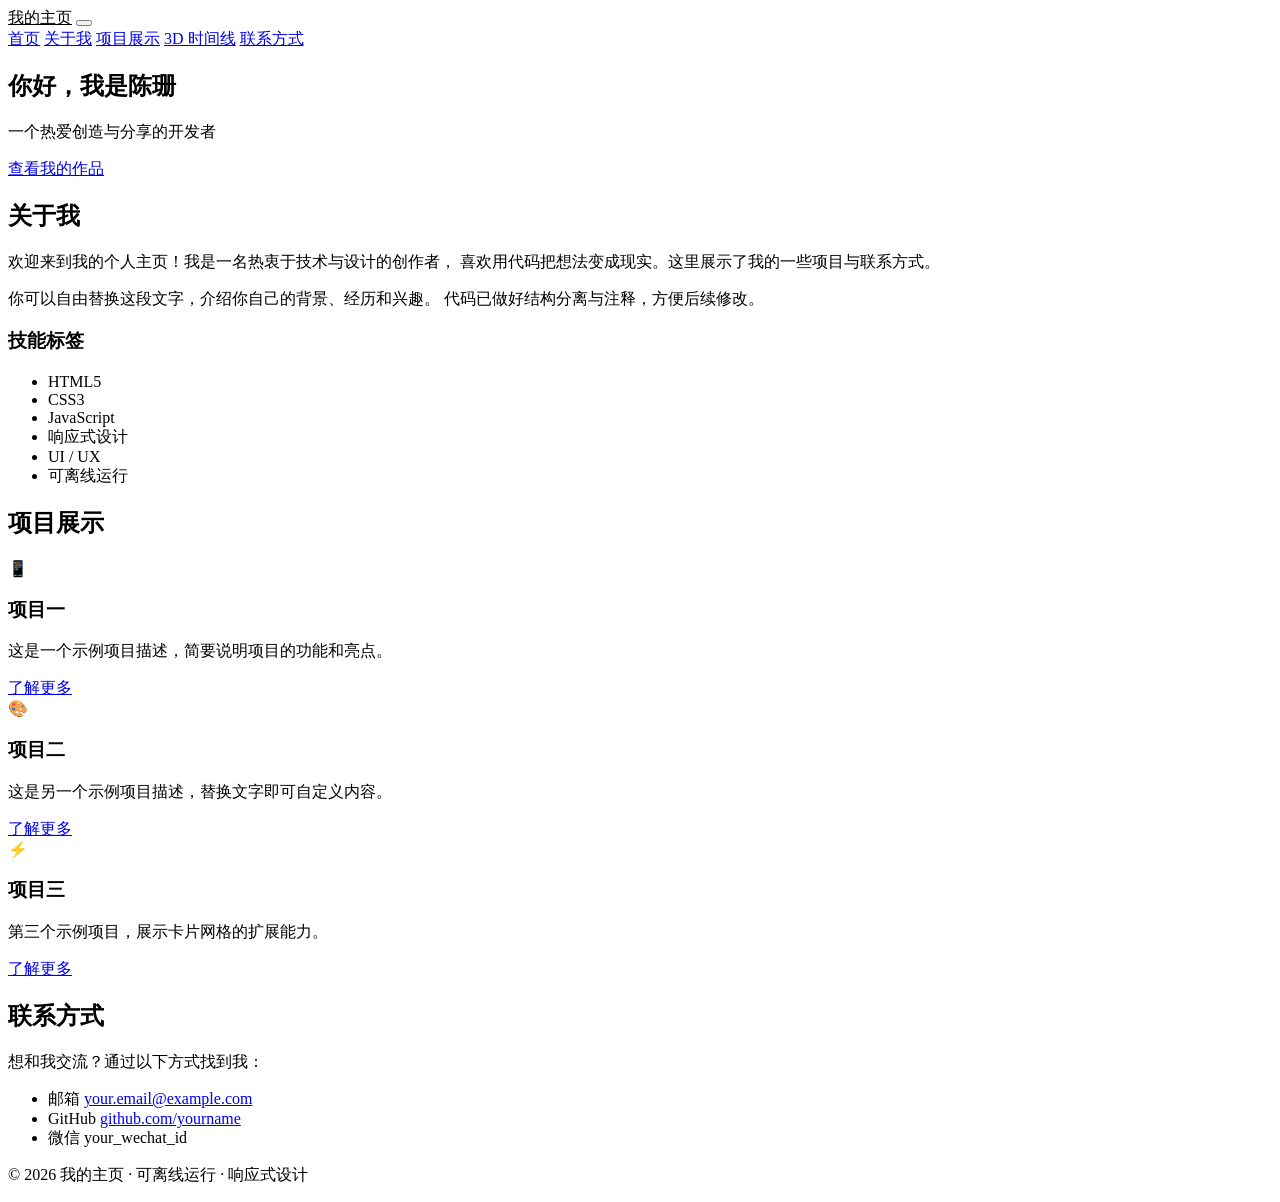
==== index.html @ 6464cd87 "Add files via upload" ====
<!DOCTYPE html>
<html lang="zh-CN" data-page-node-id="l4DK9DH328FhJUmDFEy2EQ"><head data-page-node-id="ksC5WZOytrtZkD6XkxZ2Q5">
  <meta charset="UTF-8" data-page-node-id="R6UjFswyuCKPIUGKCn0G0W">
  <!-- 响应式视口设置：使页面在移动端正确缩放 -->
  <meta name="viewport" content="width=device-width, initial-scale=1.0" data-page-node-id="5w4kYYu7XwfRgQ5mk9bhmt">
  <meta name="description" content="个人主页 — 可离线运行的响应式个人网站" data-page-node-id="AwMBhEaU29X2xQHQEe2UGE">
  <title data-page-node-id="NGoYjUQWQB61LFJxRX4FXn">我的个人主页</title>

  <!-- 引入外部样式表（离线相对路径） -->
  <link rel="stylesheet" href="css/style.css" data-page-node-id="kmyGytmqXNxtMtaHHpz0HC">
<style id="__dm_no_drag_style__">* { -webkit-user-drag: none !important; }</style><style id="__dm_bindable_badge_style__">[data-sp-bindable="database"]{outline:1px dashed #0088ff;outline-offset:2px;border-radius:4px;}[data-sp-bindable="database"] *{pointer-events:none !important;transition:none !important;animation:none !important;}[data-sp-bindable="database"]{transition:none !important;animation:none !important;}</style></head>

<body data-page-node-id="TyNhEiGXhBGIFlLWTTdKmc" style="">
  <!-- ============================================================
       导航栏（全站统一）
       说明：使用 <header> + <nav> 语义化标签。
       移动端通过汉堡按钮切换菜单（JS 控制显示/隐藏）。
  ============================================================ -->
  <header class="navbar" id="navbar" data-page-node-id="BHHCJU3oSnG4E54OydbQKw">
    <div class="nav-container" data-page-node-id="nQCWAkgPcCkCMBsjRvpklH">
      <!-- 站点 LOGO / 名称：点击回到顶部 -->
      <a href="#home" class="nav-logo" data-page-node-id="RgIM2BOpagBEopwqAHzQxW" style="color: rgb(0, 0, 0);">我的主页</a>

      <!-- 移动端汉堡菜单按钮（仅小屏幕显示） -->
      <button class="nav-toggle" id="navToggle" aria-label="切换导航菜单" aria-expanded="false" data-page-node-id="3yuiZn50YFfMCESLJ094HH">
        <span class="nav-toggle-bar" data-page-node-id="PQG61j6oGjS1tT9IkWAPCa" style="background-color: rgb(0, 0, 0);"></span>
        <span class="nav-toggle-bar" data-page-node-id="cj7EH4YLTww3O2IiVq2IDW"></span>
        <span class="nav-toggle-bar" data-page-node-id="2nrZtggEjyH78MfFi5Ejss"></span>
      </button>

      <!-- 导航链接列表 -->
      <nav class="nav-menu" id="navMenu" data-page-node-id="59fvp6XdiLyxDcQNFRrNqP">
        <a href="#home" class="nav-link" data-page-node-id="jS4hXQmnqSHZSGAEFQ2Qnw">首页</a>
        <a href="#about" class="nav-link active" data-page-node-id="ZOH4ctIxG1aI5FfrcMEheu">关于我</a>
        <a href="#projects" class="nav-link" data-page-node-id="tCxdAXsbJ11CRdUhDeN8zB">项目展示</a>
        <a href="timeline.html" class="nav-link" data-page-node-id="timeline-link">3D 时间线</a>
        <a href="#contact" class="nav-link" data-page-node-id="EBjScCctp0mn3rqEMXv9l0">联系方式</a>
      </nav>
    </div>
  </header>

  <!-- ============================================================
       主内容区域
  ============================================================ -->
  <main data-page-node-id="wFAnCOSAfmFGlhOWxsnRRl">
    <!-- ----------------------------------------------------------
         首页（Hero 区块）
         说明：大标题 + 简短介绍 + 行动按钮。
    ---------------------------------------------------------- -->
    <section id="home" class="section section-hero" data-page-node-id="Wt3rSXeqwh1q7CaxbyaL1G">
      <div class="hero-content" data-page-node-id="ATGHABOsGjTRXVXmu3J43k">
        <h1 class="hero-title" data-page-node-id="ofQXvQ0tW6gKFYy55jvqfT">你好，我是<span class="highlight" data-page-node-id="C94YxafvPAdMQAYrpoJAvf" style="color: rgb(0, 0, 0);">陈珊</span></h1>
        <p class="hero-subtitle" data-page-node-id="ryVnES6QqDDr6f1LWOTzp3">一个热爱创造与分享的开发者</p>
        <a href="#projects" class="btn btn-primary" data-page-node-id="SPhcL2p6vYswgPNjEKFVGq">查看我的作品</a>
      </div>
    </section>

    <!-- ----------------------------------------------------------
         关于我
         说明：个人简介 + 技能标签列表。
    ---------------------------------------------------------- -->
    <section id="about" class="section" data-page-node-id="0QFKEIvGSVfhqPjUfw3y71">
      <div class="container" data-page-node-id="Al0V2jcRAzeuMTLggewXZD">
        <h2 class="section-title" data-page-node-id="w8n1fahFRXGJtegjJmRn5H">关于我</h2>
        <div class="about-grid" data-page-node-id="WwLNLMSxDCvhpVay66pHJz">
          <!-- 左侧：个人介绍文字 -->
          <div class="about-text" data-page-node-id="uIzDyrSCyKiojbdHE18x0a">
            <p data-page-node-id="czy2nUWhKXPijgL2F7QhaB">
              欢迎来到我的个人主页！我是一名热衷于技术与设计的创作者，
              喜欢用代码把想法变成现实。这里展示了我的一些项目与联系方式。
            </p>
            <p data-page-node-id="yT2PpLXX14hZvAAX92cTGb">
              你可以自由替换这段文字，介绍你自己的背景、经历和兴趣。
              代码已做好结构分离与注释，方便后续修改。
            </p>
          </div>
          <!-- 右侧：技能标签 -->
          <div class="about-skills" data-page-node-id="o1x091O8udfuxWvSNc4fhj">
            <h3 data-page-node-id="EmnphEoThl8PdoGbTIvoAI">技能标签</h3>
            <ul class="skill-tags" data-page-node-id="p4MunouKsNfQUALdjZwfEO">
              <li data-page-node-id="JrxaeRVFV9HOTyoTfxb4qU">HTML5</li>
              <li data-page-node-id="cuHLziWFdFEFCZW5IMYk7c">CSS3</li>
              <li data-page-node-id="12dP6l8bfsDL1F9EeZGbTR">JavaScript</li>
              <li data-page-node-id="U2ZBdAJvUVWLA68NX6ZEDs">响应式设计</li>
              <li data-page-node-id="ytaTvn9L66dl7rPUJHVJZd">UI / UX</li>
              <li data-page-node-id="Lqwb1JQ5XobZ9YFJARjDip">可离线运行</li>
            </ul>
          </div>
        </div>
      </div>
    </section>

    <!-- ----------------------------------------------------------
         项目展示
         说明：卡片式布局展示项目，每张卡片含标题、描述、链接。
         扩展：复制 .project-card 节点即可增加新项目。
    ---------------------------------------------------------- -->
    <section id="projects" class="section section-alt" data-page-node-id="RraFUY9oLASZlBtmUANlf7">
      <div class="container" data-page-node-id="bEZII3nR70tXGHkKVCr9Hq">
        <h2 class="section-title" data-page-node-id="gxn9jOqf3nsiITVAYd9qNi">项目展示</h2>
        <div class="project-grid" data-page-node-id="HJGFoZJNuc2wwfSZgk2GYP">
          <!-- 项目卡片 1 -->
          <article class="project-card" data-page-node-id="jH00Y19I4vSQlxgafgP2Vj">
            <div class="project-icon" data-page-node-id="BBlhKfYdB1vBvDyF2h0oqH">📱</div>
            <h3 class="project-name" data-page-node-id="ohxHYq0flEoKHO7RSfp2te">项目一</h3>
            <p class="project-desc" data-page-node-id="PWpzIANI08amAezJsaPFkU">这是一个示例项目描述，简要说明项目的功能和亮点。</p>
            <a href="#" class="btn btn-outline" data-page-node-id="Qm8iwrEIsHUZH5dZOxzseI">了解更多</a>
          </article>
          <!-- 项目卡片 2 -->
          <article class="project-card" data-page-node-id="M5wQLjljLcSjPX2XBS6sW3">
            <div class="project-icon" data-page-node-id="TrGyxDlBeV16NmMZAq1J3l">🎨</div>
            <h3 class="project-name" data-page-node-id="ecUiA6MMPxrfZ87kY14it4">项目二</h3>
            <p class="project-desc" data-page-node-id="PxV3Vj2cjm86ZjvyJpBsic">这是另一个示例项目描述，替换文字即可自定义内容。</p>
            <a href="#" class="btn btn-outline" data-page-node-id="UbSI21SUoG7YTgqCEM2Ea5">了解更多</a>
          </article>
          <!-- 项目卡片 3 -->
          <article class="project-card" data-page-node-id="yZSBfG7ZBjwmB491ZDzjcB">
            <div class="project-icon" data-page-node-id="hIielDHBhpmEzQo3Ohkj0K">⚡</div>
            <h3 class="project-name" data-page-node-id="yZeNFcCbLVIUjGeNe4XVsP">项目三</h3>
            <p class="project-desc" data-page-node-id="nz8Z5AsXaiGbz4BksKu609">第三个示例项目，展示卡片网格的扩展能力。</p>
            <a href="#" class="btn btn-outline" data-page-node-id="oCHyKGeeDK66JJnkmOMsoh">了解更多</a>
          </article>
        </div>
      </div>
    </section>

    <!-- ----------------------------------------------------------
         联系方式
         说明：列出邮箱、GitHub 等联系方式。
         提示：离线场景下 <a href="mailto:..."> 仍可调起邮件客户端。
    ---------------------------------------------------------- -->
    <section id="contact" class="section" data-page-node-id="lofuOBYmqHBP3Gx1C1Ey80">
      <div class="container contact-wrap" data-page-node-id="j7U8Q888lzM3i9m8p6ZOBZ">
        <h2 class="section-title" data-page-node-id="RiXnwh5NPoaAZ7e6vU7rJC">联系方式</h2>
        <p class="contact-intro" data-page-node-id="hbVF4Ps5hR3y4VM3GbNhoN">想和我交流？通过以下方式找到我：</p>
        <ul class="contact-list" data-page-node-id="9nIGObPAQOQtLliFnJ5jj3">
          <li data-page-node-id="rDAa2FoXJELcm4vIXoHGyI">
            <span class="contact-label" data-page-node-id="31tAR72iodK5wdVChAKbJd">邮箱</span>
            <a href="mailto:your.email@example.com" data-page-node-id="aztkGfLgHgPDDmH6iKMtR6">your.email@example.com</a>
          </li>
          <li data-page-node-id="rJaDCBNQg1TXw9aMs7xNhx">
            <span class="contact-label" data-page-node-id="Rs9LaAVrSSjwQkAAYcxGxg">GitHub</span>
            <a href="#" data-page-node-id="vbXEEMgAKVgc6XclO3Bysp">github.com/yourname</a>
          </li>
          <li data-page-node-id="EtmHQHgoGUE73uXkAqx6xD">
            <span class="contact-label" data-page-node-id="Zr1IxhT8gOiaDaXATGZ4ds">微信</span>
            <span data-page-node-id="J60oWd4V3H7phyImDzsyE7">your_wechat_id</span>
          </li>
        </ul>
      </div>
    </section>
  </main>

  <!-- ============================================================
       页脚
  ============================================================ -->
  <footer class="footer" data-page-node-id="UzlibCVSuhmvCDPGxuzo9B">
    <p data-page-node-id="jNwAXE8eqEQWf3VK7ORQgP">© <span id="year" data-page-node-id="Jv7bSjiCBEsiYzPZQpEt8H">2026</span> 我的主页 · 可离线运行 · 响应式设计</p>
  </footer>

  <!-- 引入外部 JS（defer 保证 DOM 解析完毕后执行） -->
  <script src="js/main.js" defer="" data-page-node-id="EX7UvTm6uFOcCNhXOS4i3y"></script>


</body></html>
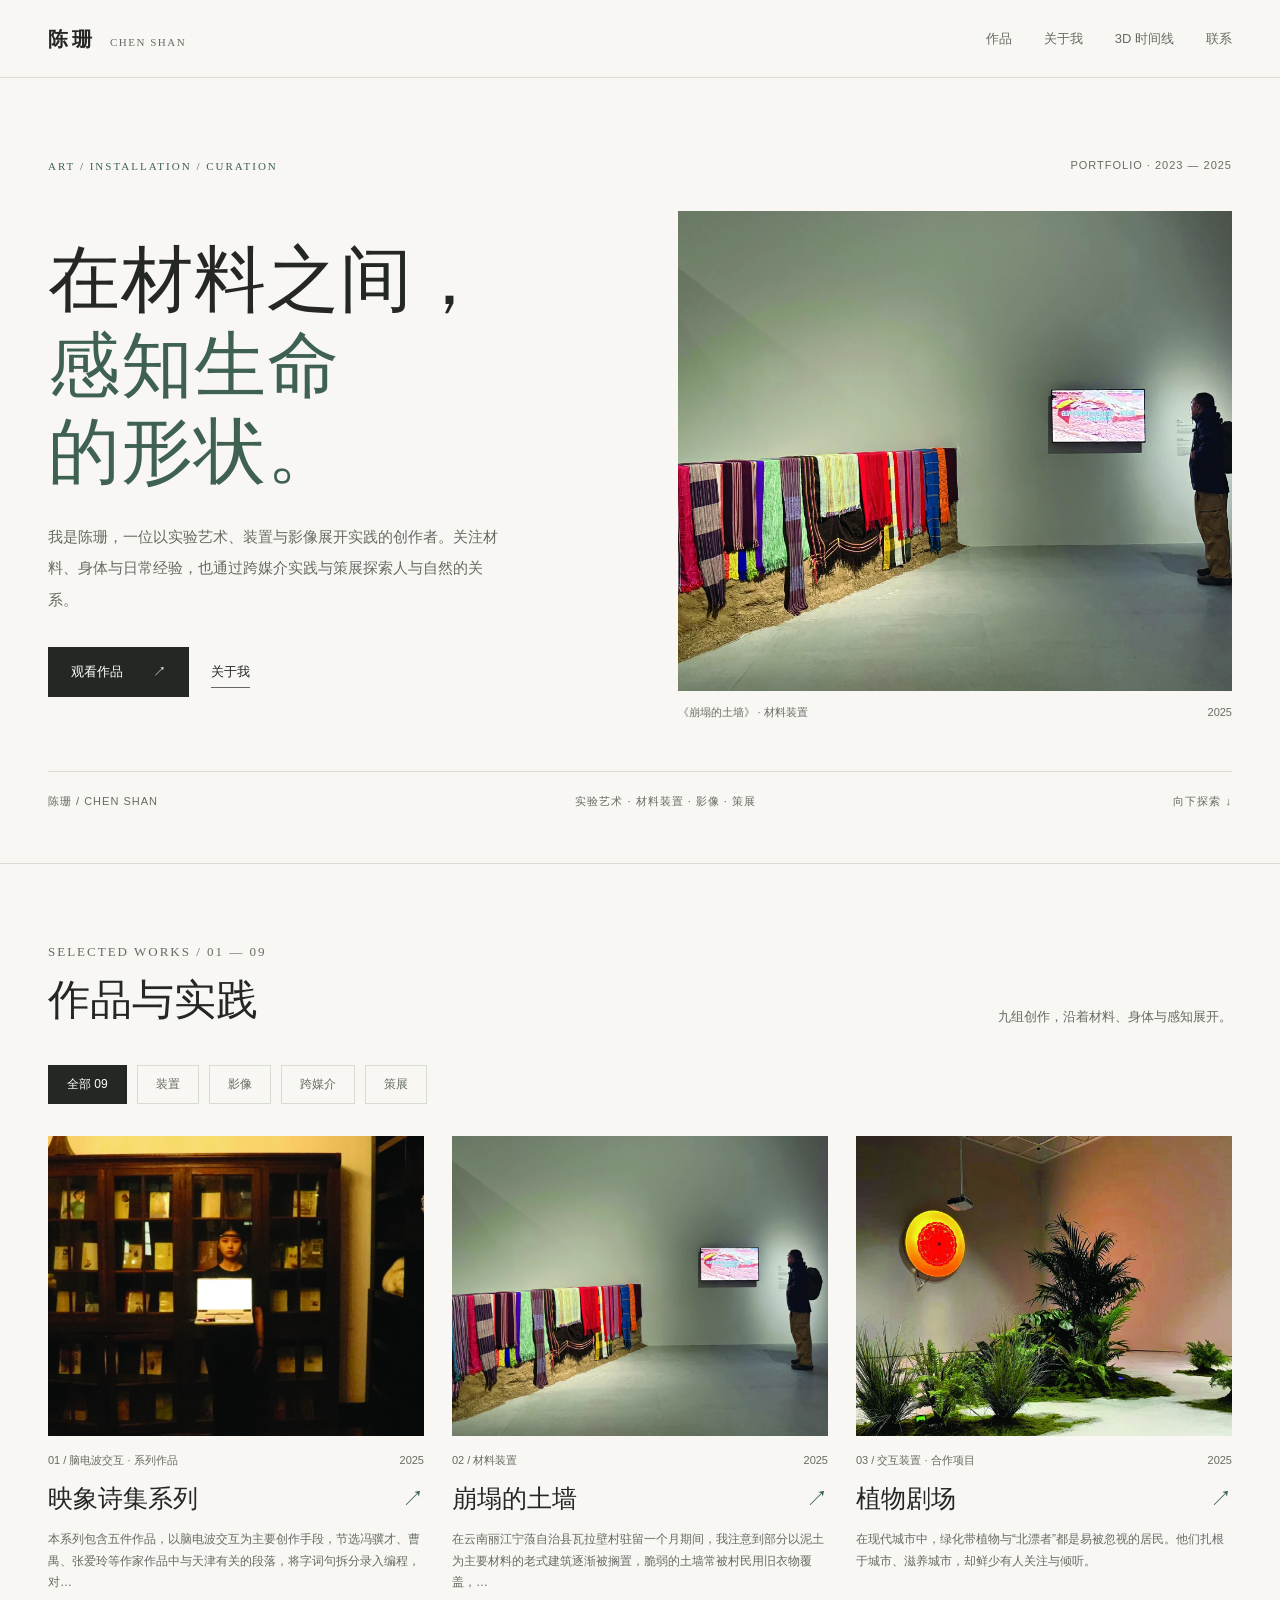
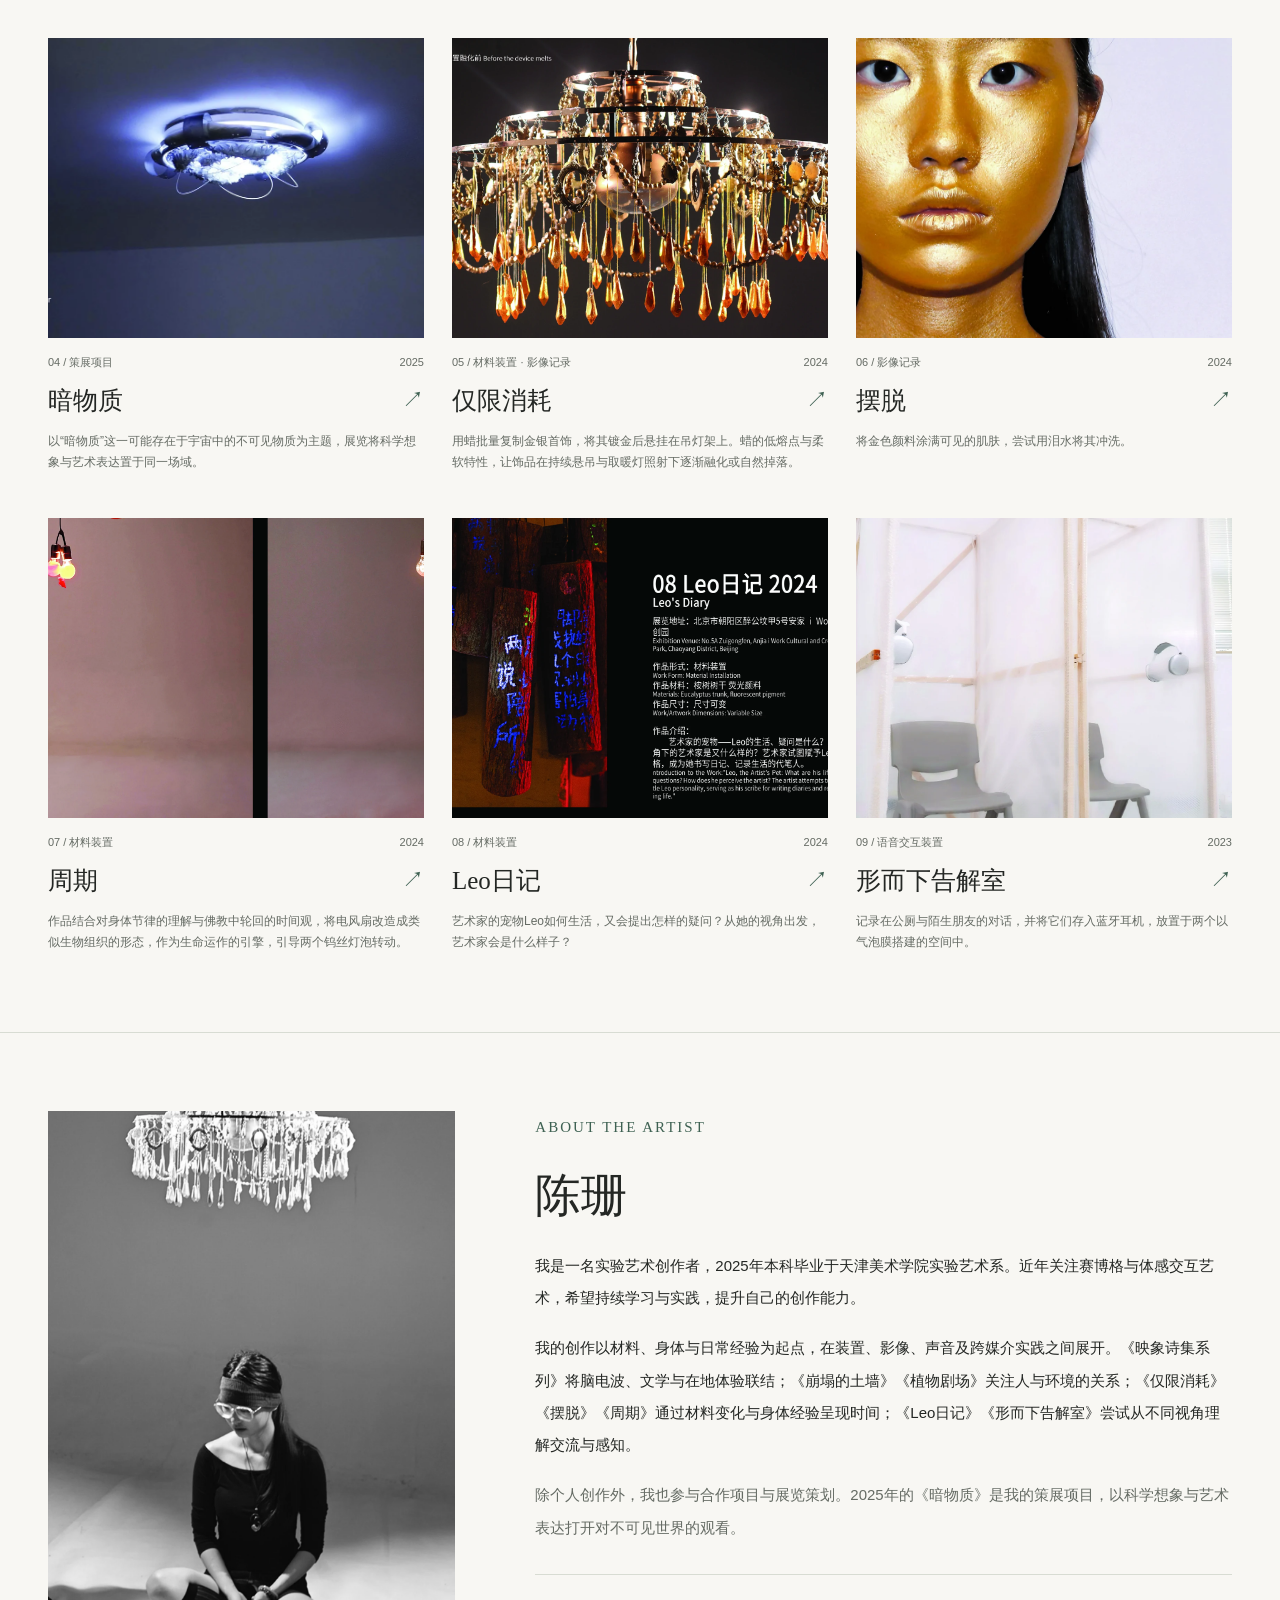
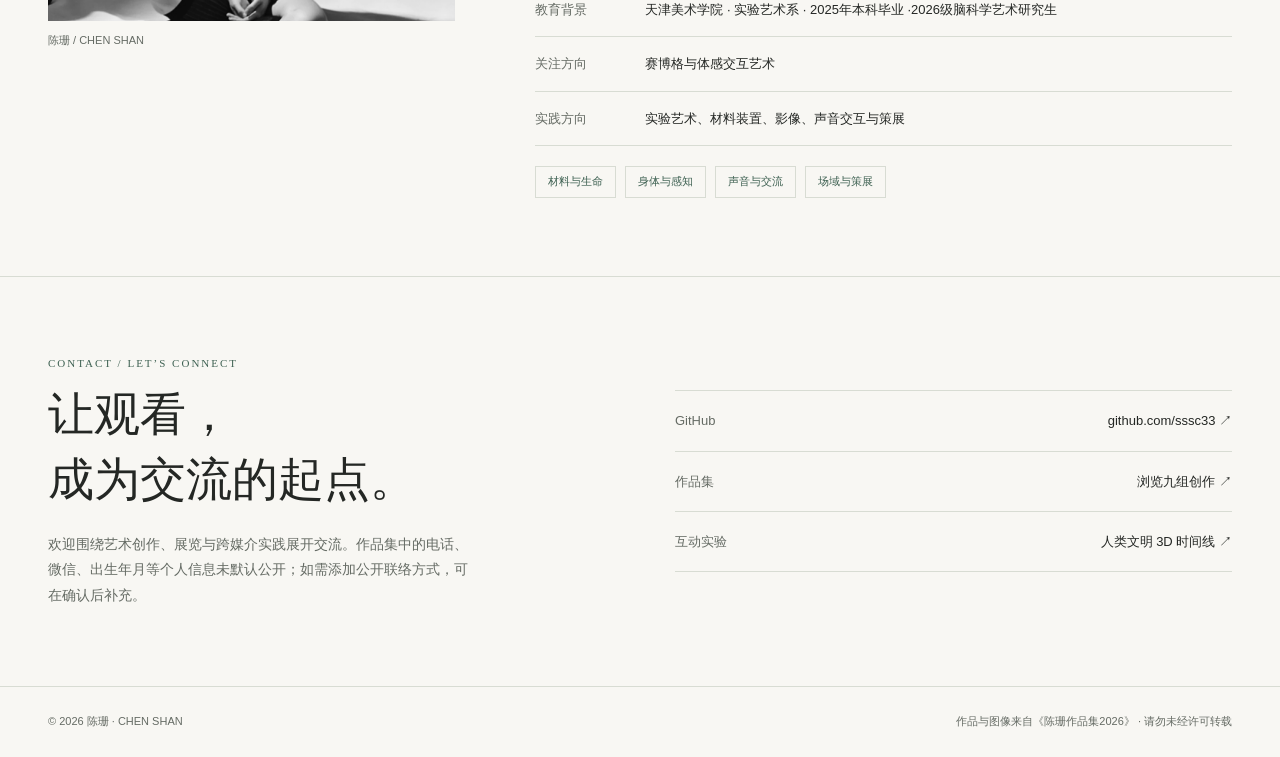
==== commit a08dd17e: "Add files via upload Update portfolio website" ====
--- a/index.html
+++ b/index.html
@@ -1,165 +1,3 @@
 <!DOCTYPE html>
-<html lang="zh-CN" data-page-node-id="l4DK9DH328FhJUmDFEy2EQ"><head data-page-node-id="ksC5WZOytrtZkD6XkxZ2Q5">
-  <meta charset="UTF-8" data-page-node-id="R6UjFswyuCKPIUGKCn0G0W">
-  <!-- 响应式视口设置：使页面在移动端正确缩放 -->
-  <meta name="viewport" content="width=device-width, initial-scale=1.0" data-page-node-id="5w4kYYu7XwfRgQ5mk9bhmt">
-  <meta name="description" content="个人主页 — 可离线运行的响应式个人网站" data-page-node-id="AwMBhEaU29X2xQHQEe2UGE">
-  <title data-page-node-id="NGoYjUQWQB61LFJxRX4FXn">我的个人主页</title>
-
-  <!-- 引入外部样式表（离线相对路径） -->
-  <link rel="stylesheet" href="css/style.css" data-page-node-id="kmyGytmqXNxtMtaHHpz0HC">
-<style id="__dm_no_drag_style__">* { -webkit-user-drag: none !important; }</style><style id="__dm_bindable_badge_style__">[data-sp-bindable="database"]{outline:1px dashed #0088ff;outline-offset:2px;border-radius:4px;}[data-sp-bindable="database"] *{pointer-events:none !important;transition:none !important;animation:none !important;}[data-sp-bindable="database"]{transition:none !important;animation:none !important;}</style></head>
-
-<body data-page-node-id="TyNhEiGXhBGIFlLWTTdKmc" style="">
-  <!-- ============================================================
-       导航栏（全站统一）
-       说明：使用 <header> + <nav> 语义化标签。
-       移动端通过汉堡按钮切换菜单（JS 控制显示/隐藏）。
-  ============================================================ -->
-  <header class="navbar" id="navbar" data-page-node-id="BHHCJU3oSnG4E54OydbQKw">
-    <div class="nav-container" data-page-node-id="nQCWAkgPcCkCMBsjRvpklH">
-      <!-- 站点 LOGO / 名称：点击回到顶部 -->
-      <a href="#home" class="nav-logo" data-page-node-id="RgIM2BOpagBEopwqAHzQxW" style="color: rgb(0, 0, 0);">我的主页</a>
-
-      <!-- 移动端汉堡菜单按钮（仅小屏幕显示） -->
-      <button class="nav-toggle" id="navToggle" aria-label="切换导航菜单" aria-expanded="false" data-page-node-id="3yuiZn50YFfMCESLJ094HH">
-        <span class="nav-toggle-bar" data-page-node-id="PQG61j6oGjS1tT9IkWAPCa" style="background-color: rgb(0, 0, 0);"></span>
-        <span class="nav-toggle-bar" data-page-node-id="cj7EH4YLTww3O2IiVq2IDW"></span>
-        <span class="nav-toggle-bar" data-page-node-id="2nrZtggEjyH78MfFi5Ejss"></span>
-      </button>
-
-      <!-- 导航链接列表 -->
-      <nav class="nav-menu" id="navMenu" data-page-node-id="59fvp6XdiLyxDcQNFRrNqP">
-        <a href="#home" class="nav-link" data-page-node-id="jS4hXQmnqSHZSGAEFQ2Qnw">首页</a>
-        <a href="#about" class="nav-link active" data-page-node-id="ZOH4ctIxG1aI5FfrcMEheu">关于我</a>
-        <a href="#projects" class="nav-link" data-page-node-id="tCxdAXsbJ11CRdUhDeN8zB">项目展示</a>
-        <a href="timeline.html" class="nav-link" data-page-node-id="timeline-link">3D 时间线</a>
-        <a href="#contact" class="nav-link" data-page-node-id="EBjScCctp0mn3rqEMXv9l0">联系方式</a>
-      </nav>
-    </div>
-  </header>
-
-  <!-- ============================================================
-       主内容区域
-  ============================================================ -->
-  <main data-page-node-id="wFAnCOSAfmFGlhOWxsnRRl">
-    <!-- ----------------------------------------------------------
-         首页（Hero 区块）
-         说明：大标题 + 简短介绍 + 行动按钮。
-    ---------------------------------------------------------- -->
-    <section id="home" class="section section-hero" data-page-node-id="Wt3rSXeqwh1q7CaxbyaL1G">
-      <div class="hero-content" data-page-node-id="ATGHABOsGjTRXVXmu3J43k">
-        <h1 class="hero-title" data-page-node-id="ofQXvQ0tW6gKFYy55jvqfT">你好，我是<span class="highlight" data-page-node-id="C94YxafvPAdMQAYrpoJAvf" style="color: rgb(0, 0, 0);">陈珊</span></h1>
-        <p class="hero-subtitle" data-page-node-id="ryVnES6QqDDr6f1LWOTzp3">一个热爱创造与分享的开发者</p>
-        <a href="#projects" class="btn btn-primary" data-page-node-id="SPhcL2p6vYswgPNjEKFVGq">查看我的作品</a>
-      </div>
-    </section>
-
-    <!-- ----------------------------------------------------------
-         关于我
-         说明：个人简介 + 技能标签列表。
-    ---------------------------------------------------------- -->
-    <section id="about" class="section" data-page-node-id="0QFKEIvGSVfhqPjUfw3y71">
-      <div class="container" data-page-node-id="Al0V2jcRAzeuMTLggewXZD">
-        <h2 class="section-title" data-page-node-id="w8n1fahFRXGJtegjJmRn5H">关于我</h2>
-        <div class="about-grid" data-page-node-id="WwLNLMSxDCvhpVay66pHJz">
-          <!-- 左侧：个人介绍文字 -->
-          <div class="about-text" data-page-node-id="uIzDyrSCyKiojbdHE18x0a">
-            <p data-page-node-id="czy2nUWhKXPijgL2F7QhaB">
-              欢迎来到我的个人主页！我是一名热衷于技术与设计的创作者，
-              喜欢用代码把想法变成现实。这里展示了我的一些项目与联系方式。
-            </p>
-            <p data-page-node-id="yT2PpLXX14hZvAAX92cTGb">
-              你可以自由替换这段文字，介绍你自己的背景、经历和兴趣。
-              代码已做好结构分离与注释，方便后续修改。
-            </p>
-          </div>
-          <!-- 右侧：技能标签 -->
-          <div class="about-skills" data-page-node-id="o1x091O8udfuxWvSNc4fhj">
-            <h3 data-page-node-id="EmnphEoThl8PdoGbTIvoAI">技能标签</h3>
-            <ul class="skill-tags" data-page-node-id="p4MunouKsNfQUALdjZwfEO">
-              <li data-page-node-id="JrxaeRVFV9HOTyoTfxb4qU">HTML5</li>
-              <li data-page-node-id="cuHLziWFdFEFCZW5IMYk7c">CSS3</li>
-              <li data-page-node-id="12dP6l8bfsDL1F9EeZGbTR">JavaScript</li>
-              <li data-page-node-id="U2ZBdAJvUVWLA68NX6ZEDs">响应式设计</li>
-              <li data-page-node-id="ytaTvn9L66dl7rPUJHVJZd">UI / UX</li>
-              <li data-page-node-id="Lqwb1JQ5XobZ9YFJARjDip">可离线运行</li>
-            </ul>
-          </div>
-        </div>
-      </div>
-    </section>
-
-    <!-- ----------------------------------------------------------
-         项目展示
-         说明：卡片式布局展示项目，每张卡片含标题、描述、链接。
-         扩展：复制 .project-card 节点即可增加新项目。
-    ---------------------------------------------------------- -->
-    <section id="projects" class="section section-alt" data-page-node-id="RraFUY9oLASZlBtmUANlf7">
-      <div class="container" data-page-node-id="bEZII3nR70tXGHkKVCr9Hq">
-        <h2 class="section-title" data-page-node-id="gxn9jOqf3nsiITVAYd9qNi">项目展示</h2>
-        <div class="project-grid" data-page-node-id="HJGFoZJNuc2wwfSZgk2GYP">
-          <!-- 项目卡片 1 -->
-          <article class="project-card" data-page-node-id="jH00Y19I4vSQlxgafgP2Vj">
-            <div class="project-icon" data-page-node-id="BBlhKfYdB1vBvDyF2h0oqH">📱</div>
-            <h3 class="project-name" data-page-node-id="ohxHYq0flEoKHO7RSfp2te">项目一</h3>
-            <p class="project-desc" data-page-node-id="PWpzIANI08amAezJsaPFkU">这是一个示例项目描述，简要说明项目的功能和亮点。</p>
-            <a href="#" class="btn btn-outline" data-page-node-id="Qm8iwrEIsHUZH5dZOxzseI">了解更多</a>
-          </article>
-          <!-- 项目卡片 2 -->
-          <article class="project-card" data-page-node-id="M5wQLjljLcSjPX2XBS6sW3">
-            <div class="project-icon" data-page-node-id="TrGyxDlBeV16NmMZAq1J3l">🎨</div>
-            <h3 class="project-name" data-page-node-id="ecUiA6MMPxrfZ87kY14it4">项目二</h3>
-            <p class="project-desc" data-page-node-id="PxV3Vj2cjm86ZjvyJpBsic">这是另一个示例项目描述，替换文字即可自定义内容。</p>
-            <a href="#" class="btn btn-outline" data-page-node-id="UbSI21SUoG7YTgqCEM2Ea5">了解更多</a>
-          </article>
-          <!-- 项目卡片 3 -->
-          <article class="project-card" data-page-node-id="yZSBfG7ZBjwmB491ZDzjcB">
-            <div class="project-icon" data-page-node-id="hIielDHBhpmEzQo3Ohkj0K">⚡</div>
-            <h3 class="project-name" data-page-node-id="yZeNFcCbLVIUjGeNe4XVsP">项目三</h3>
-            <p class="project-desc" data-page-node-id="nz8Z5AsXaiGbz4BksKu609">第三个示例项目，展示卡片网格的扩展能力。</p>
-            <a href="#" class="btn btn-outline" data-page-node-id="oCHyKGeeDK66JJnkmOMsoh">了解更多</a>
-          </article>
-        </div>
-      </div>
-    </section>
-
-    <!-- ----------------------------------------------------------
-         联系方式
-         说明：列出邮箱、GitHub 等联系方式。
-         提示：离线场景下 <a href="mailto:..."> 仍可调起邮件客户端。
-    ---------------------------------------------------------- -->
-    <section id="contact" class="section" data-page-node-id="lofuOBYmqHBP3Gx1C1Ey80">
-      <div class="container contact-wrap" data-page-node-id="j7U8Q888lzM3i9m8p6ZOBZ">
-        <h2 class="section-title" data-page-node-id="RiXnwh5NPoaAZ7e6vU7rJC">联系方式</h2>
-        <p class="contact-intro" data-page-node-id="hbVF4Ps5hR3y4VM3GbNhoN">想和我交流？通过以下方式找到我：</p>
-        <ul class="contact-list" data-page-node-id="9nIGObPAQOQtLliFnJ5jj3">
-          <li data-page-node-id="rDAa2FoXJELcm4vIXoHGyI">
-            <span class="contact-label" data-page-node-id="31tAR72iodK5wdVChAKbJd">邮箱</span>
-            <a href="mailto:your.email@example.com" data-page-node-id="aztkGfLgHgPDDmH6iKMtR6">your.email@example.com</a>
-          </li>
-          <li data-page-node-id="rJaDCBNQg1TXw9aMs7xNhx">
-            <span class="contact-label" data-page-node-id="Rs9LaAVrSSjwQkAAYcxGxg">GitHub</span>
-            <a href="#" data-page-node-id="vbXEEMgAKVgc6XclO3Bysp">github.com/yourname</a>
-          </li>
-          <li data-page-node-id="EtmHQHgoGUE73uXkAqx6xD">
-            <span class="contact-label" data-page-node-id="Zr1IxhT8gOiaDaXATGZ4ds">微信</span>
-            <span data-page-node-id="J60oWd4V3H7phyImDzsyE7">your_wechat_id</span>
-          </li>
-        </ul>
-      </div>
-    </section>
-  </main>
-
-  <!-- ============================================================
-       页脚
-  ============================================================ -->
-  <footer class="footer" data-page-node-id="UzlibCVSuhmvCDPGxuzo9B">
-    <p data-page-node-id="jNwAXE8eqEQWf3VK7ORQgP">© <span id="year" data-page-node-id="Jv7bSjiCBEsiYzPZQpEt8H">2026</span> 我的主页 · 可离线运行 · 响应式设计</p>
-  </footer>
-
-  <!-- 引入外部 JS（defer 保证 DOM 解析完毕后执行） -->
-  <script src="js/main.js" defer="" data-page-node-id="EX7UvTm6uFOcCNhXOS4i3y"></script>
-
-
-</body></html>+<html lang="zh-CN" data-page-node-id="8rqSKiqKAt4icM2FyEb4Lp"><head data-page-node-id="r7pFKHKZSYpOKsi2xy7SsX"><meta charset="UTF-8" data-page-node-id="VbLnbrAMjZAGLUX6x2BmOQ"><meta name="viewport" content="width=device-width,initial-scale=1" data-page-node-id="K2Qko5HA6ViJSsqcUF17HR"><meta name="description" content="陈珊的实验艺术、装置、影像与策展作品。精选2023—2025年九组创作与项目。" data-page-node-id="hpjHvRL4Z7UQ2uPCsbpcK3"><meta name="theme-color" content="#f8f7f3" data-page-node-id="7s4FCOfPpSHMFYwwAiRGYe"><title data-page-node-id="KcirDxGFy3YMMjOQRuATz5">陈珊 CHEN SHAN · 个人作品集</title><link rel="stylesheet" href="css/portfolio.css" data-page-node-id="AGuR8pjOy6LHLZb55GRNJC"><style id="__dm_no_drag_style__">* { -webkit-user-drag: none !important; }</style><style id="__dm_bindable_badge_style__">[data-sp-bindable="database"]{outline:1px dashed #0088ff;outline-offset:2px;border-radius:4px;}[data-sp-bindable="database"] *{pointer-events:none !important;transition:none !important;animation:none !important;}[data-sp-bindable="database"]{transition:none !important;animation:none !important;}</style></head><body data-page-node-id="zxmTgvAGalnPDvrvuc9wGL" style=""><a class="skip-link" href="#main" data-page-node-id="d4kaXivJX1kNDHhOdg2tZq">跳到内容</a><header class="navbar" data-page-node-id="yDhXeYIz6Goq0k56LHNDEj"><div class="wrap nav-container" data-page-node-id="qvyIbfDB85fH6q7QBkct9z"><a class="nav-logo" href="index.html" data-page-node-id="BQwiSTdlxaymNYFSNf6ZC4">陈珊<small data-page-node-id="AhR1pgY9bKQGkeUT7XoJTi">CHEN SHAN</small></a><button class="nav-toggle" id="navToggle" aria-label="展开导航" aria-controls="navMenu" aria-expanded="false" data-page-node-id="5eZ8E43hVzbRWwQamT27dA"><span class="nav-toggle-bar" data-page-node-id="Bzx51gRHUVUiO9maMeAMvN"></span><span class="nav-toggle-bar" data-page-node-id="wEY5UCsZmvoomRqXjl6Aoh"></span><span class="nav-toggle-bar" data-page-node-id="UrbFhuCrmnl0DbXLItlNTF"></span></button><nav class="nav-menu" id="navMenu" aria-label="主导航" data-page-node-id="De8FQhbb19MsvATQdYNJSs"><a class="nav-link" href="index.html#projects" data-page-node-id="6uYnyJUIibCQYGfRBbZDWI">作品</a><a class="nav-link" href="index.html#about" data-page-node-id="VaIHej3FTrCNHgP7EDszMw">关于我</a><a class="nav-link" href="timeline.html" data-page-node-id="8xbdNMnM8Fn4HR6lv8vshx">3D 时间线</a><a class="nav-link" href="index.html#contact" data-page-node-id="5mGRI9uKcIzMJHMiRJOH5d">联系</a></nav></div></header><main id="main" data-page-node-id="DuAxab1CW8g7aHWgW6Pnt1"><section class="hero" id="home" data-page-node-id="LjmiUu1NsNDCRCs7va02gN"><div class="wrap" data-page-node-id="DUflPztkRe6MOfxMQCDOwD"><div class="hero-top" data-page-node-id="HxRttDahtAoNEker7qel5d"><p class="kicker" data-page-node-id="m9MrYgFJ4cPLaMZuAOOzHd">ART / INSTALLATION / CURATION</p><p class="edition" data-page-node-id="xJ68UmTMQXGUxdbTWFNXQ9">PORTFOLIO · 2023 — 2025</p></div><div class="hero-grid" data-page-node-id="Zc6afs6mBFcu9VQxuMY5nz"><div data-page-node-id="iYfrbtUtebscTE5A22pWgN"><h1 class="hero-title" data-page-node-id="KV5nus6A5TIagQgs4sqKz0">在材料之间，<span data-page-node-id="XS1itF7svudnhnh4CrcKso">感知生命<br data-page-node-id="YYrQ8zOkXCl9Fcp5xOy58J">的形状。</span></h1><p class="hero-copy" data-page-node-id="4VZxBZcISCRk0phho52JFA">我是陈珊，一位以实验艺术、装置与影像展开实践的创作者。关注材料、身体与日常经验，也通过跨媒介实践与策展探索人与自然的关系。</p><div class="hero-actions" data-page-node-id="KoPHd4SodpDnVhEGOOHDpK"><a class="btn" href="#projects" data-page-node-id="AmMBisaLcfNqJcHzuVyXfW">观看作品 <span aria-hidden="true" data-page-node-id="O87ezpdwfyyXMmSPQWHLcY">↗</span></a><a class="text-link" href="#about" data-page-node-id="i0LDIbkV26cGXY1wYhwogF">关于我</a></div></div><figure class="hero-art" data-page-node-id="IDFvWOrCzEm8qx8jWJeQcH"><a href="work-earth-wall.html" aria-label="查看崩塌的土墙作品详情" data-page-node-id="Dw76rztbG07zw482Oq4LxG"><img src="assets/portfolio/earth-wall.webp" alt="崩塌的土墙，手工布包裹土墙的展览现场" width="1200" height="1000" fetchpriority="high" data-page-node-id="7Zx7bwTkH1O273FA3UNeEx"></a><figcaption data-page-node-id="mycjBBVrcUg0wQJEulTAfn"><span data-page-node-id="uY9HEKcPhwbXBM5oLbmpKR">《崩塌的土墙》 · 材料装置</span><span data-page-node-id="kH0jKV8ebJ1SuhMEouJpqR">2025</span></figcaption></figure></div><div class="hero-bottom" data-page-node-id="yq9r3juT6W19oCx17U4fAx"><span data-page-node-id="zAoJQQhbQHPWRhGPbzbyqy">陈珊 / CHEN SHAN</span><span data-page-node-id="1dM6NcJXwuKGFtEtPI2uCe">实验艺术 · 材料装置 · 影像 · 策展</span><a href="#projects" data-page-node-id="fie3w0j6aCiOluNOFnfkE2">向下探索 ↓</a></div></div></section><section class="section" id="projects" data-page-node-id="0bmyb6F4ytcuIoFzFXzmMe"><div class="wrap" data-page-node-id="xuqONyHzVrsmb2aWUTFuHP"><div class="section-head" data-page-node-id="tW1BEHLWjg4eVTgFAF8iff"><div data-page-node-id="ewO8BRMjrjDTyKyVDR6MmM"><p class="kicker" data-page-node-id="VBOZm6IR5PBn5HTF9w6mGm">SELECTED WORKS / 01 — 09</p><h2 data-page-node-id="GGfreHrT33aZuuHNrrsM6x">作品与实践</h2></div><p data-page-node-id="7M0go16252kr0ZYhS5fdw8">九组创作，沿着材料、身体与感知展开。</p></div><div class="filters" aria-label="按作品类别筛选" data-page-node-id="gLvCW88hzOh6Fh2S99IjmY"><button class="filter" data-filter="all" aria-pressed="true" data-page-node-id="zxP5Es5ytA4f65yMWZFBmk">全部 09</button><button class="filter" data-filter="installation" aria-pressed="false" data-page-node-id="orpA2GfNDc6koQlDV4jXFV">装置</button><button class="filter" data-filter="image" aria-pressed="false" data-page-node-id="Luy5t0V6JewL2Hq0Y6QHCM">影像</button><button class="filter" data-filter="practice" aria-pressed="false" data-page-node-id="ScJ9uwfFAE5u0oPDNvToVn">跨媒介</button><button class="filter" data-filter="curation" aria-pressed="false" data-page-node-id="ENPxYJfzUWmUggTFv11vIa">策展</button></div><p class="sr-only" id="filterStatus" role="status" aria-live="polite" data-page-node-id="LIbEClHE0OYYuNawBgkXYr">显示9组作品</p><div class="project-grid" data-page-node-id="fJy63Kv2Q7pPlUt0zCBdjE"><article class="project-card" data-category="practice" data-page-node-id="rFbKSQRGn6zTZYOopigCDA"><a href="work-imagery.html" data-page-node-id="H3zZ6UIDPNkSXo3pdxqVdg"><div class="card-media" data-page-node-id="Jc3W03LBCmAtAokfQvxqrf"><img src="assets/portfolio/imagery.webp" alt="映象诗集系列作品图" loading="lazy" width="900" height="1050" data-page-node-id="H3m1jaWlPb2wvrij1d2EDs"></div><div class="card-meta" data-page-node-id="XCp63VU9dARAOR9VBz2gR8"><span data-page-node-id="GvpK3c8wE8CtLAY82I8bH3">01 / 脑电波交互 · 系列作品</span><span data-page-node-id="6OJpRyAEGJcwIhZiY3JytP">2025</span></div><h3 class="card-title" data-page-node-id="1PiB0AJ4rihH0LHjBxrcMW">映象诗集系列<span aria-hidden="true" data-page-node-id="7NzWHECY0EGXoAWnIrsIoK">↗</span></h3><p class="card-desc" data-page-node-id="94BTmNkwBdgaGPwcETQ2Cl">本系列包含五件作品，以脑电波交互为主要创作手段，节选冯骥才、曹禺、张爱玲等作家作品中与天津有关的段落，将字词句拆分录入编程，对…</p></a></article><article class="project-card" data-category="installation" data-page-node-id="3tYBJOlHDfusB7Xww6T66I"><a href="work-earth-wall.html" data-page-node-id="NG0xI96PKbP2ymIgbboHBJ"><div class="card-media" data-page-node-id="G4xBtjoF0jVLgBmKknrYRa"><img src="assets/portfolio/earth-wall.webp" alt="崩塌的土墙作品图" loading="lazy" width="900" height="1050" data-page-node-id="K84VFdk0CBFzL3qQZcRZbH"></div><div class="card-meta" data-page-node-id="Gp1iAVl9ILX1ARxCKrddMU"><span data-page-node-id="mzPMhLe65Y0NJzpMqebNjS">02 / 材料装置</span><span data-page-node-id="Rhi8oH7NiyOuwtLxG7HGyU">2025</span></div><h3 class="card-title" data-page-node-id="fPaa8gXCIZ4fuIc6d2ecSX">崩塌的土墙<span aria-hidden="true" data-page-node-id="bQVb5cLYR2mZ8pE7TbYNUW">↗</span></h3><p class="card-desc" data-page-node-id="Y1O5DTuGuNqWvEMUqGCoVH">在云南丽江宁蒗自治县瓦拉壁村驻留一个月期间，我注意到部分以泥土为主要材料的老式建筑逐渐被搁置，脆弱的土墙常被村民用旧衣物覆盖，…</p></a></article><article class="project-card" data-category="installation" data-page-node-id="5OfZrql3R7miHOC8eykHdu"><a href="work-botanical.html" data-page-node-id="ahPLdRDXLRE9QlOVuef03i"><div class="card-media" data-page-node-id="qtgHx1YzYGhgfnCmOZud1L"><img src="assets/portfolio/botanical.webp" alt="植物剧场作品图" loading="lazy" width="900" height="1050" data-page-node-id="7uFxaMbbcZM6JhkjvAYRgU"></div><div class="card-meta" data-page-node-id="mFFFwgALbZp703virQVrYX"><span data-page-node-id="WshXQQZnUDI5AYICbx2u8R">03 / 交互装置 · 合作项目</span><span data-page-node-id="z9fBZPmLCqiruDuBKpVP3q">2025</span></div><h3 class="card-title" data-page-node-id="5rWJfnbYyoBz6niMa8VM8O">植物剧场<span aria-hidden="true" data-page-node-id="sAsEXTulQwPHdMPkhCJug7">↗</span></h3><p class="card-desc" data-page-node-id="ldxuuGJr6nevaJ9AyTMRPi">在现代城市中，绿化带植物与“北漂者”都是易被忽视的居民。他们扎根于城市、滋养城市，却鲜少有人关注与倾听。</p></a></article><article class="project-card" data-category="curation" data-page-node-id="uz2whmkCNV7XrFNf0wSaUU"><a href="work-dark-matter.html" data-page-node-id="z8bTIYYOCyOoLFpnbVDTBX"><div class="card-media" data-page-node-id="Bw4RPIZENVYA1CGx8QbJVB"><img src="assets/portfolio/dark-matter.webp" alt="暗物质作品图" loading="lazy" width="900" height="1050" data-page-node-id="zcgozBbKVKFmWbWggzXrNo"></div><div class="card-meta" data-page-node-id="Jo8I1wFjFIxh0eSOeBBrcK"><span data-page-node-id="EJko2rqDZTBpF3XP0Y07xk">04 / 策展项目</span><span data-page-node-id="nuvH78bdJd6HGuqe1vDlWP">2025</span></div><h3 class="card-title" data-page-node-id="YbEvTHbI5kwps78KhJ8gAw">暗物质<span aria-hidden="true" data-page-node-id="V28ThhhhKYr1BPY9Ovr3aA">↗</span></h3><p class="card-desc" data-page-node-id="J1he9ICSEvEyZlqzTgU3qT">以“暗物质”这一可能存在于宇宙中的不可见物质为主题，展览将科学想象与艺术表达置于同一场域。</p></a></article><article class="project-card" data-category="installation" data-page-node-id="WVVnLS3crsObcppL8PrpQQ"><a href="work-consumption.html" data-page-node-id="QJ77MncqMfLVhNXMicfDSt"><div class="card-media" data-page-node-id="EOT4CTm9xfzrHGBA5Bsu2w"><img src="assets/portfolio/consumption.webp" alt="仅限消耗作品图" loading="lazy" width="900" height="1050" data-page-node-id="C8YoSz1PLvJE9T3rqj2wCV"></div><div class="card-meta" data-page-node-id="sqvKQrvFK1GOioE0CeqFIc"><span data-page-node-id="FESVBbiKDDagqTpl6zBhpm">05 / 材料装置 · 影像记录</span><span data-page-node-id="tJmkwFJDtMiUrsledAOqYh">2024</span></div><h3 class="card-title" data-page-node-id="n6nFlDAZwGNPXzeFUab25z">仅限消耗<span aria-hidden="true" data-page-node-id="xZyRbNjsJmi7TcEfm8faZC">↗</span></h3><p class="card-desc" data-page-node-id="4AeFkVDPm9H0lea5YzZVbN">用蜡批量复制金银首饰，将其镀金后悬挂在吊灯架上。蜡的低熔点与柔软特性，让饰品在持续悬吊与取暖灯照射下逐渐融化或自然掉落。</p></a></article><article class="project-card" data-category="image" data-page-node-id="1CvXSjCyUfIJpEK2koOVus"><a href="work-get-rid-of.html" data-page-node-id="IYSiBgVrbpLYFr7I49TXhP"><div class="card-media" data-page-node-id="fCdCmls4lJUTkNeryMFyo9"><img src="assets/portfolio/get-rid-of.webp" alt="摆脱作品图" loading="lazy" width="900" height="1050" data-page-node-id="XSSQuBGkBaIVmyoB8HOvNU"></div><div class="card-meta" data-page-node-id="tSEDN8IYAzkwGAj8pbAw4d"><span data-page-node-id="nMoH6YptEPCT6C259nITm0">06 / 影像记录</span><span data-page-node-id="b7cag6lSutp70GAQ5FNBna">2024</span></div><h3 class="card-title" data-page-node-id="8WX1WpWPXglCd7lspYT3EY">摆脱<span aria-hidden="true" data-page-node-id="3S2lA6UiQw6gS2vGcEErzB">↗</span></h3><p class="card-desc" data-page-node-id="iGRIkxFFoNB03xsGqFhYf5">将金色颜料涂满可见的肌肤，尝试用泪水将其冲洗。</p></a></article><article class="project-card" data-category="installation" data-page-node-id="tbIvP1AASJiEKXtGyooAmf"><a href="work-cycle.html" data-page-node-id="1KLz2uZOlCgySCBDPaOQpD"><div class="card-media" data-page-node-id="Klf55AW4boTc7dqDZuk8wc"><img src="assets/portfolio/cycle.webp" alt="周期作品图" loading="lazy" width="900" height="1050" data-page-node-id="MKaWNGToZCO3EjUGcToOLD"></div><div class="card-meta" data-page-node-id="To2uqE7lomcR2re0bi9jJC"><span data-page-node-id="SPz50BOyzHDl3EsrZG1UFW">07 / 材料装置</span><span data-page-node-id="YOCGlKCPZWGkaQkCkRsmj0">2024</span></div><h3 class="card-title" data-page-node-id="OQULDV1ZZaPlTb29PMqgOh">周期<span aria-hidden="true" data-page-node-id="xryxOqTnEITVnz8qwMOBxD">↗</span></h3><p class="card-desc" data-page-node-id="9ch0KR0VxeMMVC5WAxu08N">作品结合对身体节律的理解与佛教中轮回的时间观，将电风扇改造成类似生物组织的形态，作为生命运作的引擎，引导两个钨丝灯泡转动。</p></a></article><article class="project-card" data-category="installation" data-page-node-id="Z7gHgy4NKIrmsDXgwzMHJp"><a href="work-leo.html" data-page-node-id="TH6hxhLv0PpIv5amz4Y04h"><div class="card-media" data-page-node-id="pdm0bRaXjD8QJM5WoAJkUf"><img src="assets/portfolio/leo.webp" alt="Leo日记作品图" loading="lazy" width="900" height="1050" data-page-node-id="HbRIf6Mn2d5oENOtUk14df"></div><div class="card-meta" data-page-node-id="IBA7ERpBU1ZAAK8lTCX2h2"><span data-page-node-id="HIwsorPFPPErjBekWSQtSq">08 / 材料装置</span><span data-page-node-id="uXlC0FuxdBDDco8M2pNyNz">2024</span></div><h3 class="card-title" data-page-node-id="Ol0RXcs9A2H8SdcFndp7am">Leo日记<span aria-hidden="true" data-page-node-id="lvmyrucBpM0fNvsRsb5kua">↗</span></h3><p class="card-desc" data-page-node-id="qgoHghnOwF4AwTFVaYRf7p">艺术家的宠物Leo如何生活，又会提出怎样的疑问？从她的视角出发，艺术家会是什么样子？</p></a></article><article class="project-card" data-category="installation" data-page-node-id="95BIICgwBDAA8yEtyERp4S"><a href="work-confessional.html" data-page-node-id="urdnMqRxlg5k6DHZJJIVGO"><div class="card-media" data-page-node-id="9g2UNh5XlcJMRXAi7PWzXK"><img src="assets/portfolio/confessional.webp" alt="形而下告解室作品图" loading="lazy" width="900" height="1050" data-page-node-id="1bliIZ3j7Fu4dHgOGwSv73"></div><div class="card-meta" data-page-node-id="PaCEAC9HsSGuvXBK1xXdpO"><span data-page-node-id="DivEehkYTcI0HidxJHXBzk">09 / 语音交互装置</span><span data-page-node-id="xNzD1FJflwfXiCDO9jZwcN">2023</span></div><h3 class="card-title" data-page-node-id="0BMVjzOoDCaYxnB2FBFYm8">形而下告解室<span aria-hidden="true" data-page-node-id="jQ2C1rE8XNGrePBddzTjxh">↗</span></h3><p class="card-desc" data-page-node-id="PkMECN5EFPUf0OkSSXmUhF">记录在公厕与陌生朋友的对话，并将它们存入蓝牙耳机，放置于两个以气泡膜搭建的空间中。</p></a></article></div></div></section><section class="section" id="about" data-page-node-id="hDCsEiD3nDiLZNvUm8Z6qC"><div class="wrap about-grid" data-page-node-id="2Bpl6cDTBG74Y5MFG8LCPL"><figure class="portrait" data-page-node-id="4ZkSQBFHXjVKyntCtuCLxH"><img src="assets/portfolio/portrait.webp" alt="陈珊个人肖像" loading="lazy" width="750" height="1000" data-page-node-id="BcUXncsoV3ziTT0j42FAFh"><figcaption data-page-node-id="6X8ukbcPmlWNusg531TWzT">陈珊 / CHEN SHAN</figcaption></figure><div class="about-text" data-page-node-id="dPPhMnISm9zFepQm2Ijo2y"><p class="kicker" data-page-node-id="Ibo886fFjw0i4kbHgx61mt">ABOUT THE ARTIST</p><h2 data-page-node-id="ecWs6BTzSRp9x1OFpZW0lP">陈珊</h2><p data-page-node-id="4j51LOhBPD9yqapucMesix">我是一名实验艺术创作者，2025年本科毕业于天津美术学院实验艺术系。近年关注赛博格与体感交互艺术，希望持续学习与实践，提升自己的创作能力。</p><p data-page-node-id="JGRxh6oGOhJXLJqaclcJEH">我的创作以材料、身体与日常经验为起点，在装置、影像、声音及跨媒介实践之间展开。《映象诗集系列》将脑电波、文学与在地体验联结；《崩塌的土墙》《植物剧场》关注人与环境的关系；《仅限消耗》《摆脱》《周期》通过材料变化与身体经验呈现时间；《Leo日记》《形而下告解室》尝试从不同视角理解交流与感知。</p><p class="about-note" data-page-node-id="cjtVDxZkesMzEfPZ0rxol0">除个人创作外，我也参与合作项目与展览策划。2025年的《暗物质》是我的策展项目，以科学想象与艺术表达打开对不可见世界的观看。</p><dl class="bio-facts" data-page-node-id="EXjLJWpWGTzuhuPC7adHVS"><div class="bio-fact" data-page-node-id="jQ3xFWwgAGBLkUATvxAfwK"><dt data-page-node-id="54zK2WmTij1b7LG1MGep6x">教育背景</dt><dd data-page-node-id="GuYZsklQOX63IgmH93gxyK" style="white-space: pre-wrap;">天津美术学院 · 实验艺术系 · 2025年本科毕业 ·2026级脑科学艺术研究生
+</dd></div><div class="bio-fact" data-page-node-id="PDAYX4Gyw3XEBgnBGEYeKm"><dt data-page-node-id="Xq2WROgzgSDsjy3eaG3GT1">关注方向</dt><dd data-page-node-id="TpK7x1UFUSNVZjm2Yywuid">赛博格与体感交互艺术</dd></div><div class="bio-fact" data-page-node-id="dVgb9wG7CbXbAd5lpJj0M8"><dt data-page-node-id="dEDuU2cMHJkpTt1Et7O5ck">实践方向</dt><dd data-page-node-id="dEm9SZmFVTnFVOXKHr9Mbq">实验艺术、材料装置、影像、声音交互与策展</dd></div></dl><div class="practice-tags" data-page-node-id="hHy08WqHcl9JxlPlbgvL7G"><span data-page-node-id="u81gjflQgrxtHZbJYbH8yK">材料与生命</span><span data-page-node-id="kF62iWRyaflmHEDdy9fDnE">身体与感知</span><span data-page-node-id="1E1plcMuUWE3CJcsX0MgOA">声音与交流</span><span data-page-node-id="9aBi1jxP1kDnn4MOAvSw1j">场域与策展</span></div></div></div></section><section class="section" id="contact" data-page-node-id="a4TPkDANDwa1sWwMPHZ4zK"><div class="wrap contact-grid" data-page-node-id="KSlRW6Yx4Utkxodf7xm962"><div data-page-node-id="uEgwmuAGlHyGPovqGc7r2A"><p class="kicker" data-page-node-id="VatBQiStNF1U43RyNuHI1l">CONTACT / LET’S CONNECT</p><h2 class="contact-title" data-page-node-id="QHNHyK1Yht4aHAejOJMFOi">让观看，<br data-page-node-id="5UUw8RMlb3bNEdjelauGkN">成为交流的起点。</h2><p class="contact-copy" data-page-node-id="ymNMervjdMJEla2n8lDskk">欢迎围绕艺术创作、展览与跨媒介实践展开交流。作品集中的电话、微信、出生年月等个人信息未默认公开；如需添加公开联络方式，可在确认后补充。</p></div><div class="contact-links" data-page-node-id="ZWDU0idD5ssMBvu4rVclTg"><a class="contact-row" href="https://github.com/sssc33" target="_blank" rel="noopener noreferrer" data-page-node-id="8zgZzN3a9RMBhJdC6eEXwb"><span data-page-node-id="MRtl4LVaZB6vDFhJGRzas2">GitHub</span>github.com/sssc33 ↗</a><a class="contact-row" href="#projects" data-page-node-id="D2dr72fWPEtSr8iDlDQdSr"><span data-page-node-id="BuBF2NYso68QgPKq5CWTzA">作品集</span>浏览九组创作 ↗</a><a class="contact-row" href="timeline.html" data-page-node-id="xZaDjYMfJsBc9cqext0ZUj"><span data-page-node-id="Ubp0FIPt47IWAQioDHBtiD">互动实验</span>人类文明 3D 时间线 ↗</a></div></div></section></main><footer class="footer" data-page-node-id="6l9QtA7F4BIwiAAzeSgun1"><div class="wrap" data-page-node-id="TIz20aNy4aAbjTHhcQcCt9"><p data-page-node-id="VG51K3Mws3HWgoZJ4e9H84">© <span id="year" data-page-node-id="TQrjBvlMNtZSmgmIc6kcFV">2026</span> 陈珊 · CHEN SHAN</p><p data-page-node-id="6BhGi6ITAt1mcs94YiNG4a">作品与图像来自《陈珊作品集2026》 · 请勿未经许可转载</p></div></footer><script src="js/main.js" defer="" data-page-node-id="bkAnk30GubOxSQOVmyIglw"></script></body></html>
--- a/css/portfolio.css
+++ b/css/portfolio.css
@@ -0,0 +1,8 @@
+/* Chen Shan / Portfolio — local fonts and assets, no framework or external CDN. */
+:root{--paper:#f8f7f3;--white:#fff;--ink:#242724;--muted:#656b64;--line:#d8dcd3;--accent:#3e6152;--soft:#eef0e8;--nav-height:78px;--serif:"Songti SC","Noto Serif CJK SC","STSong",Georgia,serif}
+*{box-sizing:border-box}html{scroll-behavior:smooth;scroll-padding-top:100px}body{margin:0;background:var(--paper);color:var(--ink);font:16px/1.8 -apple-system,BlinkMacSystemFont,"PingFang SC","Microsoft YaHei",sans-serif}a{color:inherit;text-decoration:none}button{font:inherit;cursor:pointer}img{display:block;max-width:100%}h1,h2,h3,p{margin:0}button,a{-webkit-tap-highlight-color:transparent}a:focus-visible,button:focus-visible{outline:3px solid #6d967f;outline-offset:5px}::selection{background:#c7dfcb}.wrap{width:min(1240px,calc(100% - 96px));margin:auto}.navbar{position:sticky;top:0;z-index:20;height:var(--nav-height);background:rgba(248,247,243,.96);border-bottom:1px solid var(--line);backdrop-filter:blur(16px)}.nav-container{height:100%;display:flex;align-items:center;justify-content:space-between}.nav-logo{font-size:20px;letter-spacing:4px;font-weight:600;white-space:nowrap}.nav-logo small{font:11px/1.5 Georgia,serif;letter-spacing:1.5px;margin-left:14px;color:var(--muted)}.nav-menu{display:flex;align-items:center;gap:32px}.nav-link{font-size:13px;color:var(--muted);transition:color .2s}.nav-link:hover,.nav-link.active{color:var(--accent)}.nav-toggle{display:none}.kicker{font:11px/1.5 Georgia,serif;letter-spacing:2px;text-transform:uppercase;color:var(--accent)}.hero{padding:78px 0 52px}.hero-top{display:flex;justify-content:space-between;align-items:center;margin-bottom:35px}.edition{color:var(--muted);font-size:11px;letter-spacing:1px}.hero-grid{display:grid;grid-template-columns:1.02fr 1fr;gap:64px;align-items:center}.hero-title{font-family:var(--serif);font-size:clamp(50px,5.6vw,86px);font-weight:400;line-height:1.2;letter-spacing:1px}.hero-title span{display:block;color:var(--accent)}.hero-copy{max-width:450px;margin-top:26px;font-size:15px;color:var(--muted);line-height:2.1}.hero-actions{display:flex;gap:22px;align-items:center;margin-top:32px}.btn{display:inline-flex;align-items:center;gap:30px;padding:12px 22px;border:1px solid var(--ink);background:var(--ink);color:white;font-size:13px}.btn:hover{background:var(--accent);border-color:var(--accent)}.text-link{font-size:13px;border-bottom:1px solid var(--muted);padding:4px 0}.hero-art{margin:0;position:relative}.hero-art img{width:100%;height:480px;object-fit:cover;background:#e1ded5}.hero-art figcaption{display:flex;justify-content:space-between;gap:15px;color:var(--muted);font-size:11px;margin-top:12px}.hero-bottom{border-top:1px solid var(--line);margin-top:48px;padding-top:20px;display:flex;justify-content:space-between;color:var(--muted);font-size:11px;letter-spacing:1px}.section{padding:78px 0;border-top:1px solid var(--line)}.section-head{display:flex;justify-content:space-between;align-items:end;gap:30px;margin-bottom:36px}.section-head h2{font-family:var(--serif);font-size:42px;font-weight:400;line-height:1.35;margin-top:10px}.section-head p{font-size:13px;color:var(--muted)}.filters{display:flex;gap:10px;flex-wrap:wrap;margin-bottom:32px}.filter{border:1px solid var(--line);padding:8px 18px;border-radius:0;background:transparent;font-size:12px;color:var(--muted)}.filter[aria-pressed="true"]{background:var(--ink);border-color:var(--ink);color:white}.project-grid{display:grid;grid-template-columns:repeat(3,1fr);gap:44px 28px}.project-card[hidden]{display:none}.project-card a{display:block}.card-media{overflow:hidden;background:#e7e6e0}.card-media img{width:100%;height:300px;object-fit:cover;transition:transform .5s}.project-card a:hover img{transform:scale(1.035)}.card-meta{display:flex;justify-content:space-between;align-items:center;color:var(--muted);font-size:11px;margin:15px 0 5px}.card-title{font-family:var(--serif);font-size:25px;font-weight:400;display:flex;align-items:center;justify-content:space-between}.card-title span{font-family:Arial,sans-serif;color:var(--accent);font-size:22px}.card-desc{color:var(--muted);font-size:12px;line-height:1.8;margin-top:8px}.about-grid{display:grid;grid-template-columns:.76fr 1.3fr;gap:80px;align-items:start}.portrait{margin:0}.portrait img{width:100%;max-height:510px;object-fit:cover;filter:grayscale(1)}.portrait figcaption{font-size:11px;color:var(--muted);margin-top:10px}.about-text h2{font:400 46px/1.5 var(--serif);margin:12px 0 20px}.about-text>p{font-size:15px;line-height:2.15;margin-bottom:18px}.about-note{color:var(--muted)}.bio-facts{border-top:1px solid var(--line);margin-top:30px;padding-top:8px}.bio-fact{display:grid;grid-template-columns:90px 1fr;gap:20px;border-bottom:1px solid var(--line);padding:15px 0;font-size:13px}.bio-fact dt{color:var(--muted)}.bio-fact dd{margin:0}.practice-tags{display:flex;gap:9px;flex-wrap:wrap;margin-top:20px}.practice-tags span{border:1px solid var(--line);padding:5px 12px;font-size:11px;color:var(--accent)}.contact-grid{display:grid;grid-template-columns:1fr 1fr;gap:70px;align-items:center}.contact-title{font:400 46px/1.4 var(--serif);margin:12px 0 20px}.contact-copy{font-size:14px;color:var(--muted);max-width:430px}.contact-links{border-top:1px solid var(--line)}.contact-row{display:flex;justify-content:space-between;gap:20px;border-bottom:1px solid var(--line);padding:18px 0;font-size:13px;overflow-wrap:anywhere}.contact-row span{color:var(--muted)}.footer{padding:25px 0;border-top:1px solid var(--line)}.footer .wrap{display:flex;justify-content:space-between;color:var(--muted);font-size:11px;gap:20px}.skip-link{position:absolute;left:20px;top:-100px;background:var(--paper);padding:12px;z-index:100}.skip-link:focus{top:10px}.work-intro{padding:50px 0 45px}.breadcrumb{font-size:12px;color:var(--muted);margin-bottom:50px;display:flex;gap:16px}.work-heading{display:flex;align-items:end;justify-content:space-between;gap:25px}.work-heading h1{font:400 clamp(38px,5vw,70px)/1.25 var(--serif);margin:14px 0 10px}.work-en{font:17px/1.5 Georgia,serif;color:var(--muted)}.work-number{font:60px/1 Georgia,serif;color:#a4aea1}.work-overview{display:grid;grid-template-columns:.7fr 1.3fr;gap:80px;border-top:1px solid var(--line);padding:30px 0 0;margin-top:40px}.work-facts{margin:0}.work-facts div{display:grid;grid-template-columns:70px 1fr;gap:14px;font-size:12px;margin-bottom:15px}.work-facts dt{color:var(--muted)}.work-facts dd{margin:0}.work-description p{font-size:15px;margin-bottom:16px;line-height:2.1}.source-note{color:var(--muted);font-size:11px!important}.gallery-section{padding:10px 0 65px}.gallery-heading{display:flex;justify-content:space-between;align-items:baseline;margin-bottom:25px;font-size:12px;color:var(--muted)}.gallery-heading h2{font-weight:400;letter-spacing:1px}.spread{margin:0 0 32px}.spread button{padding:0;border:0;background:#e8e7e0;width:100%;display:block;cursor:zoom-in}.spread img{width:100%;height:auto}.spread figcaption{display:flex;justify-content:space-between;font-size:11px;color:var(--muted);padding-top:8px}.work-nav{display:flex;justify-content:space-between;gap:20px;border-top:1px solid var(--line);padding:28px 0 55px;font-size:13px}.lightbox{border:0;padding:0;background:var(--paper);color:var(--ink);width:min(1500px,96vw);max-width:96vw;max-height:94vh;overflow:auto}.lightbox::backdrop{background:rgba(24,29,25,.78)}.lightbox-top{position:sticky;top:0;z-index:2;display:flex;align-items:center;justify-content:space-between;background:var(--paper);padding:12px 18px;border-bottom:1px solid var(--line);gap:20px}.lightbox-top p{font-size:12px}.lightbox-close{background:transparent;border:1px solid var(--line);padding:4px 14px;font-size:13px}.lightbox-image{width:100%;max-width:none;height:auto}.sr-only{position:absolute;width:1px;height:1px;margin:-1px;padding:0;overflow:hidden;clip:rect(0,0,0,0);white-space:nowrap;border:0}body.modal-open{overflow:hidden}
+@media(min-width:1500px){.hero-art img{height:530px}}
+@media(max-width:1000px){.wrap{width:calc(100% - 56px)}.hero-grid{gap:35px}.hero-art img{height:410px}.hero-title{font-size:58px}.nav-menu{gap:18px}.project-grid{gap:35px 20px}.card-media img{height:250px}.about-grid{gap:40px}.work-overview{gap:40px}}
+@media(max-width:760px){:root{--nav-height:68px}.wrap{width:calc(100% - 40px)}.nav-logo{font-size:18px}.nav-logo small{font-size:9px;margin-left:8px}.nav-toggle{display:flex;flex-direction:column;gap:5px;background:none;border:0;padding:8px}.nav-toggle-bar{display:block;width:24px;height:2px;background:var(--ink)}.nav-menu{display:none;position:absolute;top:68px;left:0;width:100%;background:var(--paper);padding:18px 24px;flex-direction:column;align-items:stretch;border-bottom:1px solid var(--line);gap:12px}.nav-menu.open{display:flex}.nav-link{padding:6px 0}.hero{padding:32px 0}.hero-top{margin-bottom:28px}.hero-grid{grid-template-columns:1fr;gap:32px}.hero-title{font-size:56px}.hero-copy{margin-top:22px}.hero-art img{height:380px}.hero-bottom{margin-top:30px;font-size:10px;gap:10px}.section{padding:48px 0}.section-head{align-items:start;flex-direction:column;gap:14px;margin-bottom:24px}.section-head h2{font-size:36px}.project-grid{grid-template-columns:repeat(2,1fr);gap:32px 18px}.card-media img{height:240px}.card-title{font-size:22px}.card-desc{font-size:12px}.about-grid{grid-template-columns:1fr;gap:30px}.portrait img{max-height:390px;object-fit:cover;object-position:center 25%}.about-text h2{font-size:40px}.contact-grid{grid-template-columns:1fr;gap:32px}.contact-title{font-size:38px}.footer .wrap{flex-direction:column;gap:8px}.work-intro{padding:25px 0 30px}.breadcrumb{margin-bottom:30px}.work-number{font-size:40px}.work-overview{grid-template-columns:1fr;gap:22px;padding-top:25px;margin-top:30px}.work-facts{border-bottom:1px solid var(--line);padding-bottom:12px}.gallery-heading{gap:15px;font-size:11px}.spread{margin-bottom:22px}.work-nav{font-size:12px}.contact-row{gap:12px}.hero-art figcaption{font-size:10px}}
+@media(max-width:440px){.project-grid{grid-template-columns:1fr}.card-media img{height:330px}.hero-title{font-size:49px}.hero-art img{height:340px}.hero-actions{gap:18px}.filter{padding:7px 14px}.hero-bottom{letter-spacing:0}.edition{font-size:10px}.kicker{letter-spacing:1.4px}.work-heading h1{font-size:36px}.work-number{display:none}}
+@media(prefers-reduced-motion:reduce){html{scroll-behavior:auto}*{transition:none!important;animation:none!important}}
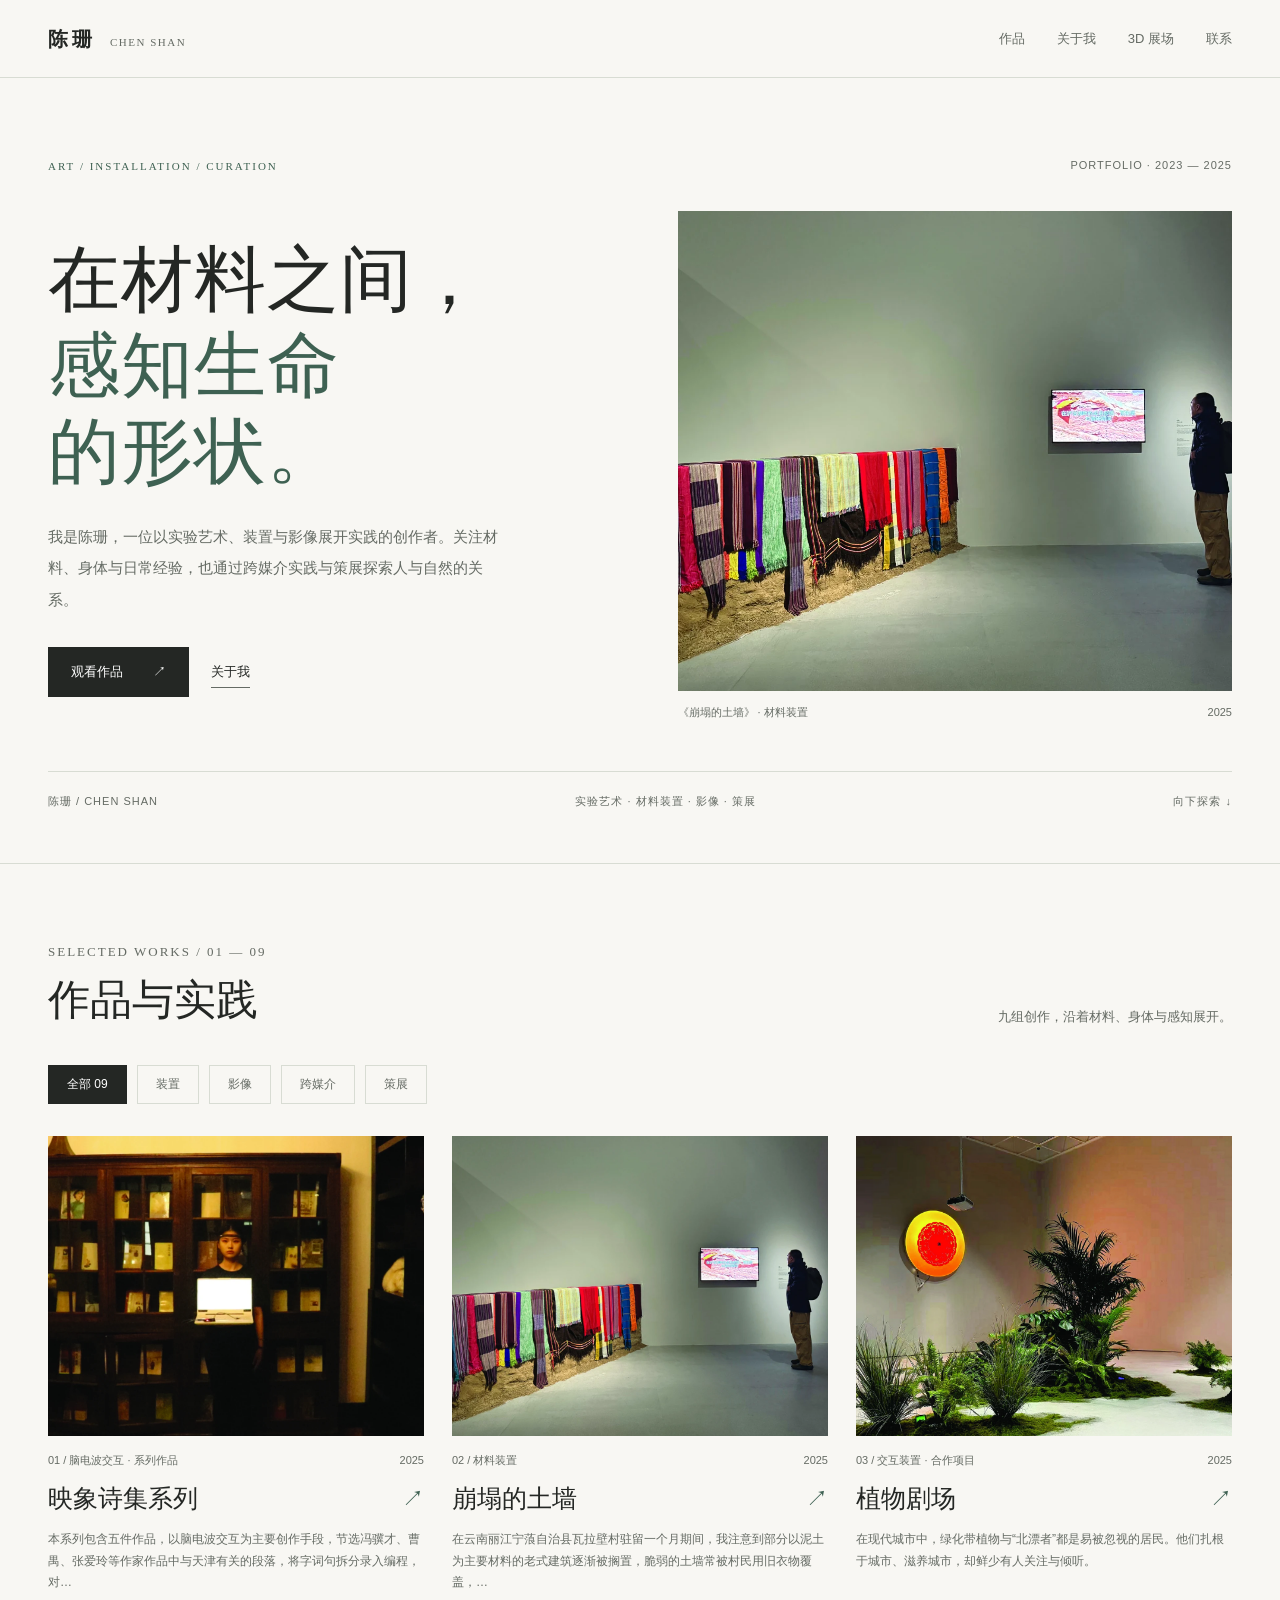
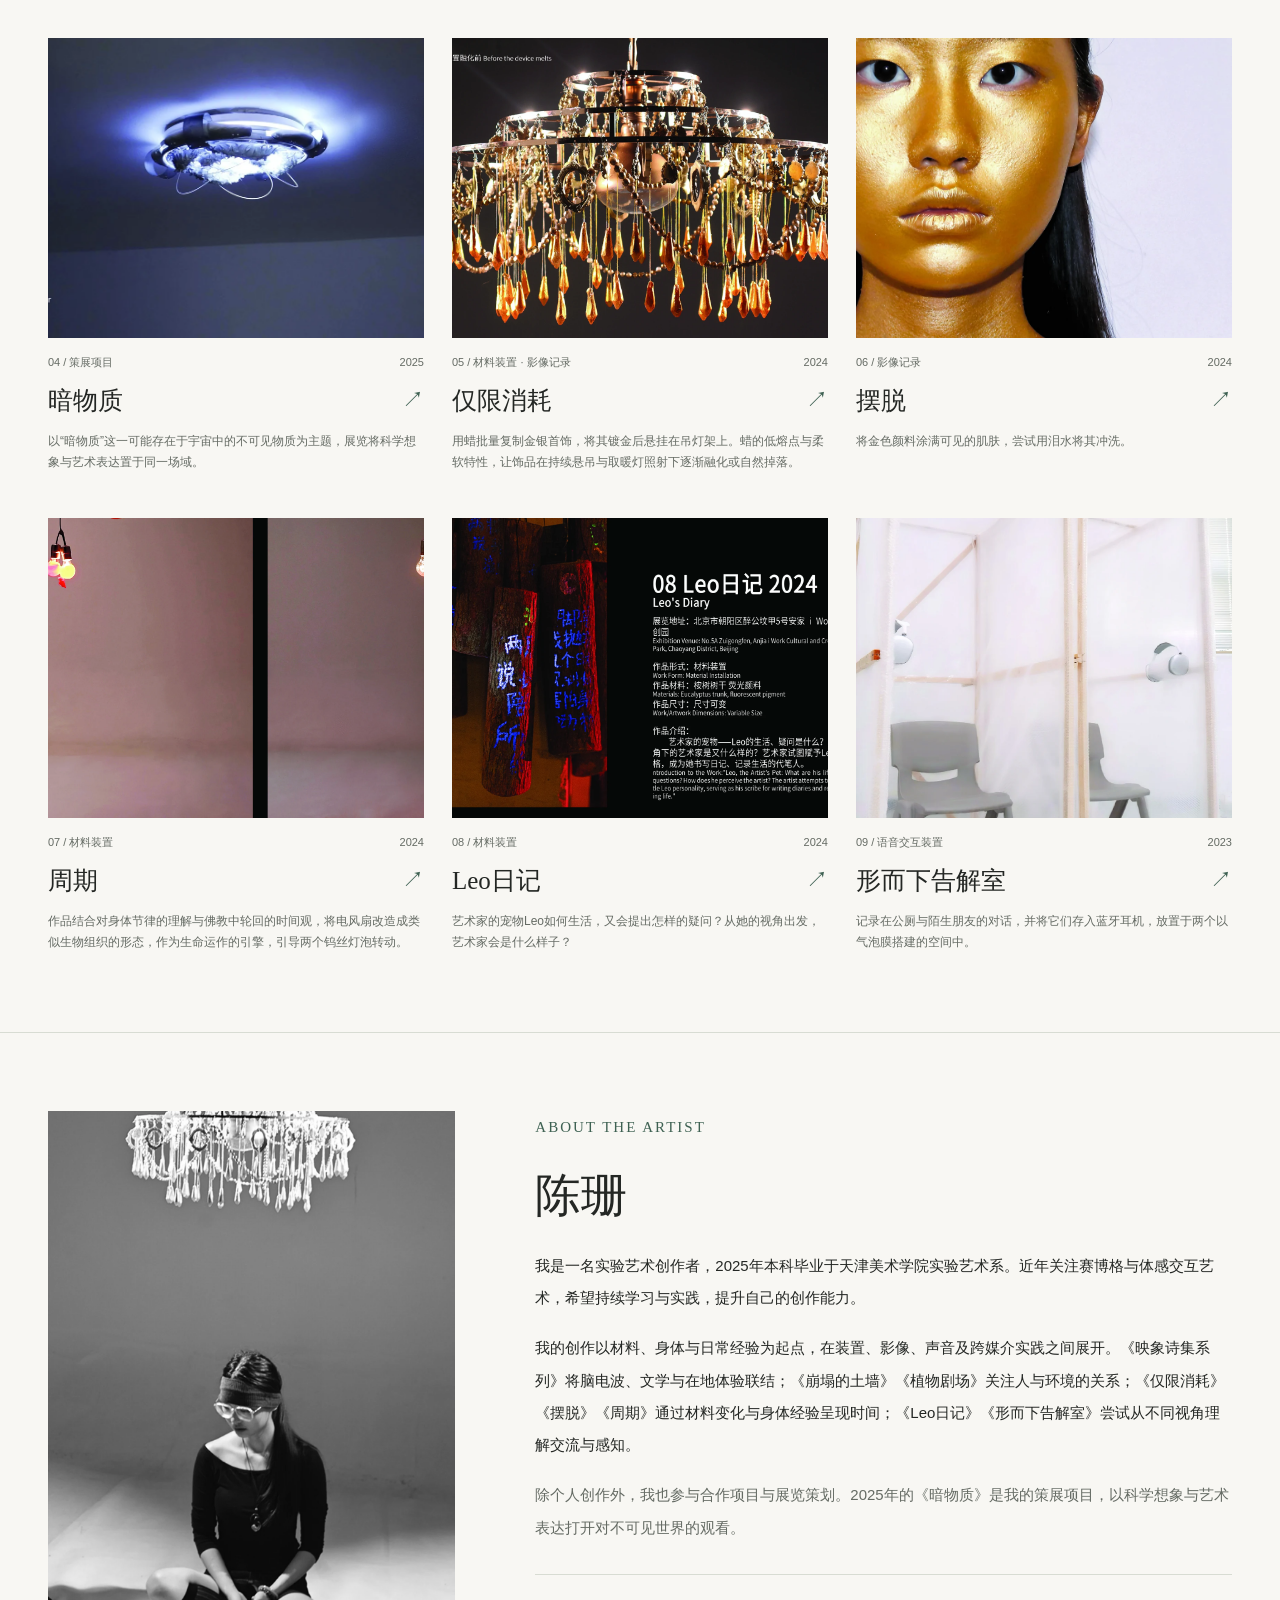
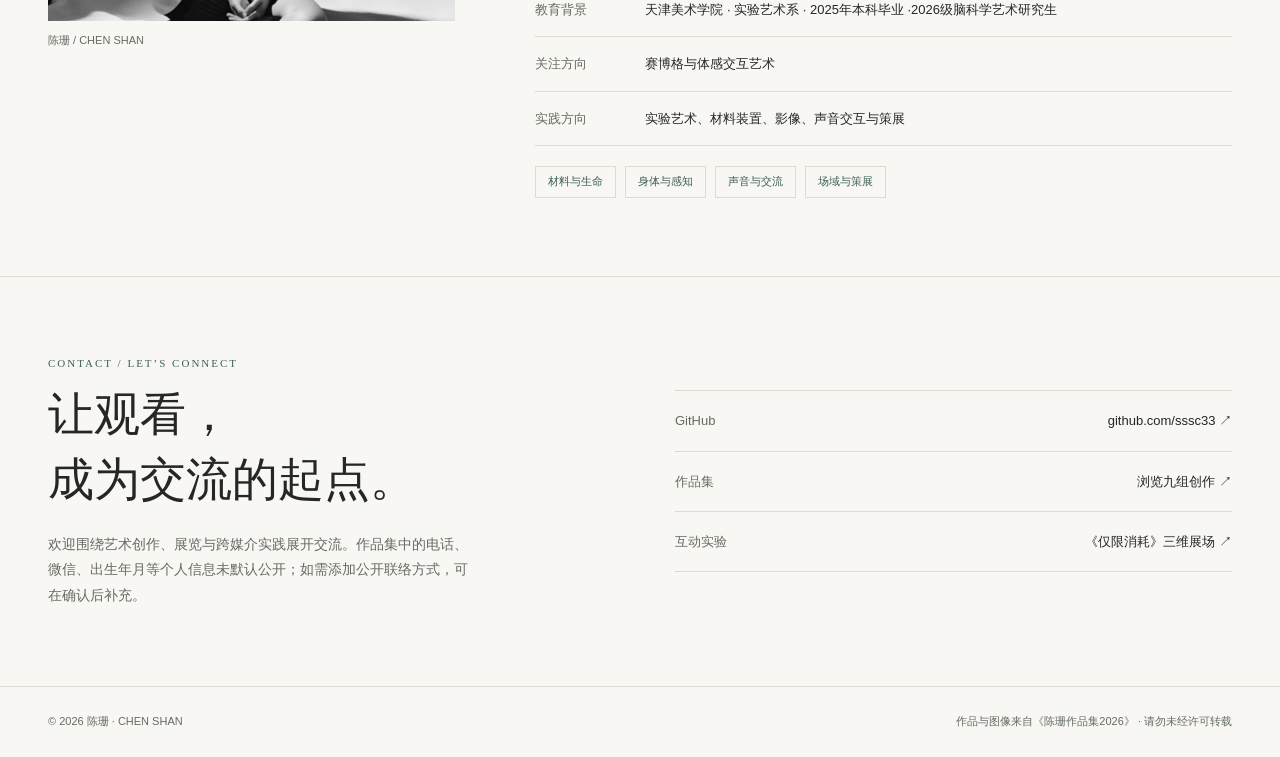
==== commit 10ed58a2: "Add files via upload Publish Consumption Only 3D scene" ====
--- a/index.html
+++ b/index.html
@@ -1,3 +1,280 @@
 <!DOCTYPE html>
-<html lang="zh-CN" data-page-node-id="8rqSKiqKAt4icM2FyEb4Lp"><head data-page-node-id="r7pFKHKZSYpOKsi2xy7SsX"><meta charset="UTF-8" data-page-node-id="VbLnbrAMjZAGLUX6x2BmOQ"><meta name="viewport" content="width=device-width,initial-scale=1" data-page-node-id="K2Qko5HA6ViJSsqcUF17HR"><meta name="description" content="陈珊的实验艺术、装置、影像与策展作品。精选2023—2025年九组创作与项目。" data-page-node-id="hpjHvRL4Z7UQ2uPCsbpcK3"><meta name="theme-color" content="#f8f7f3" data-page-node-id="7s4FCOfPpSHMFYwwAiRGYe"><title data-page-node-id="KcirDxGFy3YMMjOQRuATz5">陈珊 CHEN SHAN · 个人作品集</title><link rel="stylesheet" href="css/portfolio.css" data-page-node-id="AGuR8pjOy6LHLZb55GRNJC"><style id="__dm_no_drag_style__">* { -webkit-user-drag: none !important; }</style><style id="__dm_bindable_badge_style__">[data-sp-bindable="database"]{outline:1px dashed #0088ff;outline-offset:2px;border-radius:4px;}[data-sp-bindable="database"] *{pointer-events:none !important;transition:none !important;animation:none !important;}[data-sp-bindable="database"]{transition:none !important;animation:none !important;}</style></head><body data-page-node-id="zxmTgvAGalnPDvrvuc9wGL" style=""><a class="skip-link" href="#main" data-page-node-id="d4kaXivJX1kNDHhOdg2tZq">跳到内容</a><header class="navbar" data-page-node-id="yDhXeYIz6Goq0k56LHNDEj"><div class="wrap nav-container" data-page-node-id="qvyIbfDB85fH6q7QBkct9z"><a class="nav-logo" href="index.html" data-page-node-id="BQwiSTdlxaymNYFSNf6ZC4">陈珊<small data-page-node-id="AhR1pgY9bKQGkeUT7XoJTi">CHEN SHAN</small></a><button class="nav-toggle" id="navToggle" aria-label="展开导航" aria-controls="navMenu" aria-expanded="false" data-page-node-id="5eZ8E43hVzbRWwQamT27dA"><span class="nav-toggle-bar" data-page-node-id="Bzx51gRHUVUiO9maMeAMvN"></span><span class="nav-toggle-bar" data-page-node-id="wEY5UCsZmvoomRqXjl6Aoh"></span><span class="nav-toggle-bar" data-page-node-id="UrbFhuCrmnl0DbXLItlNTF"></span></button><nav class="nav-menu" id="navMenu" aria-label="主导航" data-page-node-id="De8FQhbb19MsvATQdYNJSs"><a class="nav-link" href="index.html#projects" data-page-node-id="6uYnyJUIibCQYGfRBbZDWI">作品</a><a class="nav-link" href="index.html#about" data-page-node-id="VaIHej3FTrCNHgP7EDszMw">关于我</a><a class="nav-link" href="timeline.html" data-page-node-id="8xbdNMnM8Fn4HR6lv8vshx">3D 时间线</a><a class="nav-link" href="index.html#contact" data-page-node-id="5mGRI9uKcIzMJHMiRJOH5d">联系</a></nav></div></header><main id="main" data-page-node-id="DuAxab1CW8g7aHWgW6Pnt1"><section class="hero" id="home" data-page-node-id="LjmiUu1NsNDCRCs7va02gN"><div class="wrap" data-page-node-id="DUflPztkRe6MOfxMQCDOwD"><div class="hero-top" data-page-node-id="HxRttDahtAoNEker7qel5d"><p class="kicker" data-page-node-id="m9MrYgFJ4cPLaMZuAOOzHd">ART / INSTALLATION / CURATION</p><p class="edition" data-page-node-id="xJ68UmTMQXGUxdbTWFNXQ9">PORTFOLIO · 2023 — 2025</p></div><div class="hero-grid" data-page-node-id="Zc6afs6mBFcu9VQxuMY5nz"><div data-page-node-id="iYfrbtUtebscTE5A22pWgN"><h1 class="hero-title" data-page-node-id="KV5nus6A5TIagQgs4sqKz0">在材料之间，<span data-page-node-id="XS1itF7svudnhnh4CrcKso">感知生命<br data-page-node-id="YYrQ8zOkXCl9Fcp5xOy58J">的形状。</span></h1><p class="hero-copy" data-page-node-id="4VZxBZcISCRk0phho52JFA">我是陈珊，一位以实验艺术、装置与影像展开实践的创作者。关注材料、身体与日常经验，也通过跨媒介实践与策展探索人与自然的关系。</p><div class="hero-actions" data-page-node-id="KoPHd4SodpDnVhEGOOHDpK"><a class="btn" href="#projects" data-page-node-id="AmMBisaLcfNqJcHzuVyXfW">观看作品 <span aria-hidden="true" data-page-node-id="O87ezpdwfyyXMmSPQWHLcY">↗</span></a><a class="text-link" href="#about" data-page-node-id="i0LDIbkV26cGXY1wYhwogF">关于我</a></div></div><figure class="hero-art" data-page-node-id="IDFvWOrCzEm8qx8jWJeQcH"><a href="work-earth-wall.html" aria-label="查看崩塌的土墙作品详情" data-page-node-id="Dw76rztbG07zw482Oq4LxG"><img src="assets/portfolio/earth-wall.webp" alt="崩塌的土墙，手工布包裹土墙的展览现场" width="1200" height="1000" fetchpriority="high" data-page-node-id="7Zx7bwTkH1O273FA3UNeEx"></a><figcaption data-page-node-id="mycjBBVrcUg0wQJEulTAfn"><span data-page-node-id="uY9HEKcPhwbXBM5oLbmpKR">《崩塌的土墙》 · 材料装置</span><span data-page-node-id="kH0jKV8ebJ1SuhMEouJpqR">2025</span></figcaption></figure></div><div class="hero-bottom" data-page-node-id="yq9r3juT6W19oCx17U4fAx"><span data-page-node-id="zAoJQQhbQHPWRhGPbzbyqy">陈珊 / CHEN SHAN</span><span data-page-node-id="1dM6NcJXwuKGFtEtPI2uCe">实验艺术 · 材料装置 · 影像 · 策展</span><a href="#projects" data-page-node-id="fie3w0j6aCiOluNOFnfkE2">向下探索 ↓</a></div></div></section><section class="section" id="projects" data-page-node-id="0bmyb6F4ytcuIoFzFXzmMe"><div class="wrap" data-page-node-id="xuqONyHzVrsmb2aWUTFuHP"><div class="section-head" data-page-node-id="tW1BEHLWjg4eVTgFAF8iff"><div data-page-node-id="ewO8BRMjrjDTyKyVDR6MmM"><p class="kicker" data-page-node-id="VBOZm6IR5PBn5HTF9w6mGm">SELECTED WORKS / 01 — 09</p><h2 data-page-node-id="GGfreHrT33aZuuHNrrsM6x">作品与实践</h2></div><p data-page-node-id="7M0go16252kr0ZYhS5fdw8">九组创作，沿着材料、身体与感知展开。</p></div><div class="filters" aria-label="按作品类别筛选" data-page-node-id="gLvCW88hzOh6Fh2S99IjmY"><button class="filter" data-filter="all" aria-pressed="true" data-page-node-id="zxP5Es5ytA4f65yMWZFBmk">全部 09</button><button class="filter" data-filter="installation" aria-pressed="false" data-page-node-id="orpA2GfNDc6koQlDV4jXFV">装置</button><button class="filter" data-filter="image" aria-pressed="false" data-page-node-id="Luy5t0V6JewL2Hq0Y6QHCM">影像</button><button class="filter" data-filter="practice" aria-pressed="false" data-page-node-id="ScJ9uwfFAE5u0oPDNvToVn">跨媒介</button><button class="filter" data-filter="curation" aria-pressed="false" data-page-node-id="ENPxYJfzUWmUggTFv11vIa">策展</button></div><p class="sr-only" id="filterStatus" role="status" aria-live="polite" data-page-node-id="LIbEClHE0OYYuNawBgkXYr">显示9组作品</p><div class="project-grid" data-page-node-id="fJy63Kv2Q7pPlUt0zCBdjE"><article class="project-card" data-category="practice" data-page-node-id="rFbKSQRGn6zTZYOopigCDA"><a href="work-imagery.html" data-page-node-id="H3zZ6UIDPNkSXo3pdxqVdg"><div class="card-media" data-page-node-id="Jc3W03LBCmAtAokfQvxqrf"><img src="assets/portfolio/imagery.webp" alt="映象诗集系列作品图" loading="lazy" width="900" height="1050" data-page-node-id="H3m1jaWlPb2wvrij1d2EDs"></div><div class="card-meta" data-page-node-id="XCp63VU9dARAOR9VBz2gR8"><span data-page-node-id="GvpK3c8wE8CtLAY82I8bH3">01 / 脑电波交互 · 系列作品</span><span data-page-node-id="6OJpRyAEGJcwIhZiY3JytP">2025</span></div><h3 class="card-title" data-page-node-id="1PiB0AJ4rihH0LHjBxrcMW">映象诗集系列<span aria-hidden="true" data-page-node-id="7NzWHECY0EGXoAWnIrsIoK">↗</span></h3><p class="card-desc" data-page-node-id="94BTmNkwBdgaGPwcETQ2Cl">本系列包含五件作品，以脑电波交互为主要创作手段，节选冯骥才、曹禺、张爱玲等作家作品中与天津有关的段落，将字词句拆分录入编程，对…</p></a></article><article class="project-card" data-category="installation" data-page-node-id="3tYBJOlHDfusB7Xww6T66I"><a href="work-earth-wall.html" data-page-node-id="NG0xI96PKbP2ymIgbboHBJ"><div class="card-media" data-page-node-id="G4xBtjoF0jVLgBmKknrYRa"><img src="assets/portfolio/earth-wall.webp" alt="崩塌的土墙作品图" loading="lazy" width="900" height="1050" data-page-node-id="K84VFdk0CBFzL3qQZcRZbH"></div><div class="card-meta" data-page-node-id="Gp1iAVl9ILX1ARxCKrddMU"><span data-page-node-id="mzPMhLe65Y0NJzpMqebNjS">02 / 材料装置</span><span data-page-node-id="Rhi8oH7NiyOuwtLxG7HGyU">2025</span></div><h3 class="card-title" data-page-node-id="fPaa8gXCIZ4fuIc6d2ecSX">崩塌的土墙<span aria-hidden="true" data-page-node-id="bQVb5cLYR2mZ8pE7TbYNUW">↗</span></h3><p class="card-desc" data-page-node-id="Y1O5DTuGuNqWvEMUqGCoVH">在云南丽江宁蒗自治县瓦拉壁村驻留一个月期间，我注意到部分以泥土为主要材料的老式建筑逐渐被搁置，脆弱的土墙常被村民用旧衣物覆盖，…</p></a></article><article class="project-card" data-category="installation" data-page-node-id="5OfZrql3R7miHOC8eykHdu"><a href="work-botanical.html" data-page-node-id="ahPLdRDXLRE9QlOVuef03i"><div class="card-media" data-page-node-id="qtgHx1YzYGhgfnCmOZud1L"><img src="assets/portfolio/botanical.webp" alt="植物剧场作品图" loading="lazy" width="900" height="1050" data-page-node-id="7uFxaMbbcZM6JhkjvAYRgU"></div><div class="card-meta" data-page-node-id="mFFFwgALbZp703virQVrYX"><span data-page-node-id="WshXQQZnUDI5AYICbx2u8R">03 / 交互装置 · 合作项目</span><span data-page-node-id="z9fBZPmLCqiruDuBKpVP3q">2025</span></div><h3 class="card-title" data-page-node-id="5rWJfnbYyoBz6niMa8VM8O">植物剧场<span aria-hidden="true" data-page-node-id="sAsEXTulQwPHdMPkhCJug7">↗</span></h3><p class="card-desc" data-page-node-id="ldxuuGJr6nevaJ9AyTMRPi">在现代城市中，绿化带植物与“北漂者”都是易被忽视的居民。他们扎根于城市、滋养城市，却鲜少有人关注与倾听。</p></a></article><article class="project-card" data-category="curation" data-page-node-id="uz2whmkCNV7XrFNf0wSaUU"><a href="work-dark-matter.html" data-page-node-id="z8bTIYYOCyOoLFpnbVDTBX"><div class="card-media" data-page-node-id="Bw4RPIZENVYA1CGx8QbJVB"><img src="assets/portfolio/dark-matter.webp" alt="暗物质作品图" loading="lazy" width="900" height="1050" data-page-node-id="zcgozBbKVKFmWbWggzXrNo"></div><div class="card-meta" data-page-node-id="Jo8I1wFjFIxh0eSOeBBrcK"><span data-page-node-id="EJko2rqDZTBpF3XP0Y07xk">04 / 策展项目</span><span data-page-node-id="nuvH78bdJd6HGuqe1vDlWP">2025</span></div><h3 class="card-title" data-page-node-id="YbEvTHbI5kwps78KhJ8gAw">暗物质<span aria-hidden="true" data-page-node-id="V28ThhhhKYr1BPY9Ovr3aA">↗</span></h3><p class="card-desc" data-page-node-id="J1he9ICSEvEyZlqzTgU3qT">以“暗物质”这一可能存在于宇宙中的不可见物质为主题，展览将科学想象与艺术表达置于同一场域。</p></a></article><article class="project-card" data-category="installation" data-page-node-id="WVVnLS3crsObcppL8PrpQQ"><a href="work-consumption.html" data-page-node-id="QJ77MncqMfLVhNXMicfDSt"><div class="card-media" data-page-node-id="EOT4CTm9xfzrHGBA5Bsu2w"><img src="assets/portfolio/consumption.webp" alt="仅限消耗作品图" loading="lazy" width="900" height="1050" data-page-node-id="C8YoSz1PLvJE9T3rqj2wCV"></div><div class="card-meta" data-page-node-id="sqvKQrvFK1GOioE0CeqFIc"><span data-page-node-id="FESVBbiKDDagqTpl6zBhpm">05 / 材料装置 · 影像记录</span><span data-page-node-id="tJmkwFJDtMiUrsledAOqYh">2024</span></div><h3 class="card-title" data-page-node-id="n6nFlDAZwGNPXzeFUab25z">仅限消耗<span aria-hidden="true" data-page-node-id="xZyRbNjsJmi7TcEfm8faZC">↗</span></h3><p class="card-desc" data-page-node-id="4AeFkVDPm9H0lea5YzZVbN">用蜡批量复制金银首饰，将其镀金后悬挂在吊灯架上。蜡的低熔点与柔软特性，让饰品在持续悬吊与取暖灯照射下逐渐融化或自然掉落。</p></a></article><article class="project-card" data-category="image" data-page-node-id="1CvXSjCyUfIJpEK2koOVus"><a href="work-get-rid-of.html" data-page-node-id="IYSiBgVrbpLYFr7I49TXhP"><div class="card-media" data-page-node-id="fCdCmls4lJUTkNeryMFyo9"><img src="assets/portfolio/get-rid-of.webp" alt="摆脱作品图" loading="lazy" width="900" height="1050" data-page-node-id="XSSQuBGkBaIVmyoB8HOvNU"></div><div class="card-meta" data-page-node-id="tSEDN8IYAzkwGAj8pbAw4d"><span data-page-node-id="nMoH6YptEPCT6C259nITm0">06 / 影像记录</span><span data-page-node-id="b7cag6lSutp70GAQ5FNBna">2024</span></div><h3 class="card-title" data-page-node-id="8WX1WpWPXglCd7lspYT3EY">摆脱<span aria-hidden="true" data-page-node-id="3S2lA6UiQw6gS2vGcEErzB">↗</span></h3><p class="card-desc" data-page-node-id="iGRIkxFFoNB03xsGqFhYf5">将金色颜料涂满可见的肌肤，尝试用泪水将其冲洗。</p></a></article><article class="project-card" data-category="installation" data-page-node-id="tbIvP1AASJiEKXtGyooAmf"><a href="work-cycle.html" data-page-node-id="1KLz2uZOlCgySCBDPaOQpD"><div class="card-media" data-page-node-id="Klf55AW4boTc7dqDZuk8wc"><img src="assets/portfolio/cycle.webp" alt="周期作品图" loading="lazy" width="900" height="1050" data-page-node-id="MKaWNGToZCO3EjUGcToOLD"></div><div class="card-meta" data-page-node-id="To2uqE7lomcR2re0bi9jJC"><span data-page-node-id="SPz50BOyzHDl3EsrZG1UFW">07 / 材料装置</span><span data-page-node-id="YOCGlKCPZWGkaQkCkRsmj0">2024</span></div><h3 class="card-title" data-page-node-id="OQULDV1ZZaPlTb29PMqgOh">周期<span aria-hidden="true" data-page-node-id="xryxOqTnEITVnz8qwMOBxD">↗</span></h3><p class="card-desc" data-page-node-id="9ch0KR0VxeMMVC5WAxu08N">作品结合对身体节律的理解与佛教中轮回的时间观，将电风扇改造成类似生物组织的形态，作为生命运作的引擎，引导两个钨丝灯泡转动。</p></a></article><article class="project-card" data-category="installation" data-page-node-id="Z7gHgy4NKIrmsDXgwzMHJp"><a href="work-leo.html" data-page-node-id="TH6hxhLv0PpIv5amz4Y04h"><div class="card-media" data-page-node-id="pdm0bRaXjD8QJM5WoAJkUf"><img src="assets/portfolio/leo.webp" alt="Leo日记作品图" loading="lazy" width="900" height="1050" data-page-node-id="HbRIf6Mn2d5oENOtUk14df"></div><div class="card-meta" data-page-node-id="IBA7ERpBU1ZAAK8lTCX2h2"><span data-page-node-id="HIwsorPFPPErjBekWSQtSq">08 / 材料装置</span><span data-page-node-id="uXlC0FuxdBDDco8M2pNyNz">2024</span></div><h3 class="card-title" data-page-node-id="Ol0RXcs9A2H8SdcFndp7am">Leo日记<span aria-hidden="true" data-page-node-id="lvmyrucBpM0fNvsRsb5kua">↗</span></h3><p class="card-desc" data-page-node-id="qgoHghnOwF4AwTFVaYRf7p">艺术家的宠物Leo如何生活，又会提出怎样的疑问？从她的视角出发，艺术家会是什么样子？</p></a></article><article class="project-card" data-category="installation" data-page-node-id="95BIICgwBDAA8yEtyERp4S"><a href="work-confessional.html" data-page-node-id="urdnMqRxlg5k6DHZJJIVGO"><div class="card-media" data-page-node-id="9g2UNh5XlcJMRXAi7PWzXK"><img src="assets/portfolio/confessional.webp" alt="形而下告解室作品图" loading="lazy" width="900" height="1050" data-page-node-id="1bliIZ3j7Fu4dHgOGwSv73"></div><div class="card-meta" data-page-node-id="PaCEAC9HsSGuvXBK1xXdpO"><span data-page-node-id="DivEehkYTcI0HidxJHXBzk">09 / 语音交互装置</span><span data-page-node-id="xNzD1FJflwfXiCDO9jZwcN">2023</span></div><h3 class="card-title" data-page-node-id="0BMVjzOoDCaYxnB2FBFYm8">形而下告解室<span aria-hidden="true" data-page-node-id="jQ2C1rE8XNGrePBddzTjxh">↗</span></h3><p class="card-desc" data-page-node-id="PkMECN5EFPUf0OkSSXmUhF">记录在公厕与陌生朋友的对话，并将它们存入蓝牙耳机，放置于两个以气泡膜搭建的空间中。</p></a></article></div></div></section><section class="section" id="about" data-page-node-id="hDCsEiD3nDiLZNvUm8Z6qC"><div class="wrap about-grid" data-page-node-id="2Bpl6cDTBG74Y5MFG8LCPL"><figure class="portrait" data-page-node-id="4ZkSQBFHXjVKyntCtuCLxH"><img src="assets/portfolio/portrait.webp" alt="陈珊个人肖像" loading="lazy" width="750" height="1000" data-page-node-id="BcUXncsoV3ziTT0j42FAFh"><figcaption data-page-node-id="6X8ukbcPmlWNusg531TWzT">陈珊 / CHEN SHAN</figcaption></figure><div class="about-text" data-page-node-id="dPPhMnISm9zFepQm2Ijo2y"><p class="kicker" data-page-node-id="Ibo886fFjw0i4kbHgx61mt">ABOUT THE ARTIST</p><h2 data-page-node-id="ecWs6BTzSRp9x1OFpZW0lP">陈珊</h2><p data-page-node-id="4j51LOhBPD9yqapucMesix">我是一名实验艺术创作者，2025年本科毕业于天津美术学院实验艺术系。近年关注赛博格与体感交互艺术，希望持续学习与实践，提升自己的创作能力。</p><p data-page-node-id="JGRxh6oGOhJXLJqaclcJEH">我的创作以材料、身体与日常经验为起点，在装置、影像、声音及跨媒介实践之间展开。《映象诗集系列》将脑电波、文学与在地体验联结；《崩塌的土墙》《植物剧场》关注人与环境的关系；《仅限消耗》《摆脱》《周期》通过材料变化与身体经验呈现时间；《Leo日记》《形而下告解室》尝试从不同视角理解交流与感知。</p><p class="about-note" data-page-node-id="cjtVDxZkesMzEfPZ0rxol0">除个人创作外，我也参与合作项目与展览策划。2025年的《暗物质》是我的策展项目，以科学想象与艺术表达打开对不可见世界的观看。</p><dl class="bio-facts" data-page-node-id="EXjLJWpWGTzuhuPC7adHVS"><div class="bio-fact" data-page-node-id="jQ3xFWwgAGBLkUATvxAfwK"><dt data-page-node-id="54zK2WmTij1b7LG1MGep6x">教育背景</dt><dd data-page-node-id="GuYZsklQOX63IgmH93gxyK" style="white-space: pre-wrap;">天津美术学院 · 实验艺术系 · 2025年本科毕业 ·2026级脑科学艺术研究生
-</dd></div><div class="bio-fact" data-page-node-id="PDAYX4Gyw3XEBgnBGEYeKm"><dt data-page-node-id="Xq2WROgzgSDsjy3eaG3GT1">关注方向</dt><dd data-page-node-id="TpK7x1UFUSNVZjm2Yywuid">赛博格与体感交互艺术</dd></div><div class="bio-fact" data-page-node-id="dVgb9wG7CbXbAd5lpJj0M8"><dt data-page-node-id="dEDuU2cMHJkpTt1Et7O5ck">实践方向</dt><dd data-page-node-id="dEm9SZmFVTnFVOXKHr9Mbq">实验艺术、材料装置、影像、声音交互与策展</dd></div></dl><div class="practice-tags" data-page-node-id="hHy08WqHcl9JxlPlbgvL7G"><span data-page-node-id="u81gjflQgrxtHZbJYbH8yK">材料与生命</span><span data-page-node-id="kF62iWRyaflmHEDdy9fDnE">身体与感知</span><span data-page-node-id="1E1plcMuUWE3CJcsX0MgOA">声音与交流</span><span data-page-node-id="9aBi1jxP1kDnn4MOAvSw1j">场域与策展</span></div></div></div></section><section class="section" id="contact" data-page-node-id="a4TPkDANDwa1sWwMPHZ4zK"><div class="wrap contact-grid" data-page-node-id="KSlRW6Yx4Utkxodf7xm962"><div data-page-node-id="uEgwmuAGlHyGPovqGc7r2A"><p class="kicker" data-page-node-id="VatBQiStNF1U43RyNuHI1l">CONTACT / LET’S CONNECT</p><h2 class="contact-title" data-page-node-id="QHNHyK1Yht4aHAejOJMFOi">让观看，<br data-page-node-id="5UUw8RMlb3bNEdjelauGkN">成为交流的起点。</h2><p class="contact-copy" data-page-node-id="ymNMervjdMJEla2n8lDskk">欢迎围绕艺术创作、展览与跨媒介实践展开交流。作品集中的电话、微信、出生年月等个人信息未默认公开；如需添加公开联络方式，可在确认后补充。</p></div><div class="contact-links" data-page-node-id="ZWDU0idD5ssMBvu4rVclTg"><a class="contact-row" href="https://github.com/sssc33" target="_blank" rel="noopener noreferrer" data-page-node-id="8zgZzN3a9RMBhJdC6eEXwb"><span data-page-node-id="MRtl4LVaZB6vDFhJGRzas2">GitHub</span>github.com/sssc33 ↗</a><a class="contact-row" href="#projects" data-page-node-id="D2dr72fWPEtSr8iDlDQdSr"><span data-page-node-id="BuBF2NYso68QgPKq5CWTzA">作品集</span>浏览九组创作 ↗</a><a class="contact-row" href="timeline.html" data-page-node-id="xZaDjYMfJsBc9cqext0ZUj"><span data-page-node-id="Ubp0FIPt47IWAQioDHBtiD">互动实验</span>人类文明 3D 时间线 ↗</a></div></div></section></main><footer class="footer" data-page-node-id="6l9QtA7F4BIwiAAzeSgun1"><div class="wrap" data-page-node-id="TIz20aNy4aAbjTHhcQcCt9"><p data-page-node-id="VG51K3Mws3HWgoZJ4e9H84">© <span id="year" data-page-node-id="TQrjBvlMNtZSmgmIc6kcFV">2026</span> 陈珊 · CHEN SHAN</p><p data-page-node-id="6BhGi6ITAt1mcs94YiNG4a">作品与图像来自《陈珊作品集2026》 · 请勿未经许可转载</p></div></footer><script src="js/main.js" defer="" data-page-node-id="bkAnk30GubOxSQOVmyIglw"></script></body></html>+<html lang="zh-CN" data-page-node-id="8rqSKiqKAt4icM2FyEb4Lp">
+<head data-page-node-id="r7pFKHKZSYpOKsi2xy7SsX">
+<meta charset="UTF-8" data-page-node-id="VbLnbrAMjZAGLUX6x2BmOQ">
+<meta name="viewport" content="width=device-width,initial-scale=1" data-page-node-id="K2Qko5HA6ViJSsqcUF17HR">
+<meta name="description" content="陈珊的实验艺术、装置、影像与策展作品。精选2023—2025年九组创作与项目。" data-page-node-id="hpjHvRL4Z7UQ2uPCsbpcK3">
+<meta name="theme-color" content="#f8f7f3" data-page-node-id="7s4FCOfPpSHMFYwwAiRGYe">
+<title data-page-node-id="KcirDxGFy3YMMjOQRuATz5">陈珊 CHEN SHAN · 个人作品集</title>
+<link rel="stylesheet" href="css/portfolio.css" data-page-node-id="AGuR8pjOy6LHLZb55GRNJC">
+<style id="__dm_no_drag_style__">* { -webkit-user-drag: none !important; }</style>
+<style id="__dm_bindable_badge_style__">[data-sp-bindable="database"]{outline:1px dashed #0088ff;outline-offset:2px;border-radius:4px;}[data-sp-bindable="database"] *{pointer-events:none !important;transition:none !important;animation:none !important;}[data-sp-bindable="database"]{transition:none !important;animation:none !important;}</style>
+</head>
+<body data-page-node-id="zxmTgvAGalnPDvrvuc9wGL" style="">
+<a class="skip-link" href="#main" data-page-node-id="d4kaXivJX1kNDHhOdg2tZq">跳到内容</a>
+<header class="navbar" data-page-node-id="yDhXeYIz6Goq0k56LHNDEj">
+<div class="wrap nav-container" data-page-node-id="qvyIbfDB85fH6q7QBkct9z">
+<a class="nav-logo" href="index.html" data-page-node-id="BQwiSTdlxaymNYFSNf6ZC4">陈珊<small data-page-node-id="AhR1pgY9bKQGkeUT7XoJTi">CHEN SHAN</small>
+</a>
+<button class="nav-toggle" id="navToggle" aria-label="展开导航" aria-controls="navMenu" aria-expanded="false" data-page-node-id="5eZ8E43hVzbRWwQamT27dA">
+<span class="nav-toggle-bar" data-page-node-id="Bzx51gRHUVUiO9maMeAMvN">
+</span>
+<span class="nav-toggle-bar" data-page-node-id="wEY5UCsZmvoomRqXjl6Aoh">
+</span>
+<span class="nav-toggle-bar" data-page-node-id="UrbFhuCrmnl0DbXLItlNTF">
+</span>
+</button>
+<nav class="nav-menu" id="navMenu" aria-label="主导航" data-page-node-id="De8FQhbb19MsvATQdYNJSs">
+<a class="nav-link" href="index.html#projects" data-page-node-id="6uYnyJUIibCQYGfRBbZDWI">作品</a>
+<a class="nav-link" href="index.html#about" data-page-node-id="VaIHej3FTrCNHgP7EDszMw">关于我</a>
+<a class="nav-link" href="timeline.html" data-page-node-id="8xbdNMnM8Fn4HR6lv8vshx">3D 展场</a>
+<a class="nav-link" href="index.html#contact" data-page-node-id="5mGRI9uKcIzMJHMiRJOH5d">联系</a>
+</nav>
+</div>
+</header>
+<main id="main" data-page-node-id="DuAxab1CW8g7aHWgW6Pnt1">
+<section class="hero" id="home" data-page-node-id="LjmiUu1NsNDCRCs7va02gN">
+<div class="wrap" data-page-node-id="DUflPztkRe6MOfxMQCDOwD">
+<div class="hero-top" data-page-node-id="HxRttDahtAoNEker7qel5d">
+<p class="kicker" data-page-node-id="m9MrYgFJ4cPLaMZuAOOzHd">ART / INSTALLATION / CURATION</p>
+<p class="edition" data-page-node-id="xJ68UmTMQXGUxdbTWFNXQ9">PORTFOLIO · 2023 — 2025</p>
+</div>
+<div class="hero-grid" data-page-node-id="Zc6afs6mBFcu9VQxuMY5nz">
+<div data-page-node-id="iYfrbtUtebscTE5A22pWgN">
+<h1 class="hero-title" data-page-node-id="KV5nus6A5TIagQgs4sqKz0">在材料之间，<span data-page-node-id="XS1itF7svudnhnh4CrcKso">感知生命<br data-page-node-id="YYrQ8zOkXCl9Fcp5xOy58J">的形状。</span>
+</h1>
+<p class="hero-copy" data-page-node-id="4VZxBZcISCRk0phho52JFA">我是陈珊，一位以实验艺术、装置与影像展开实践的创作者。关注材料、身体与日常经验，也通过跨媒介实践与策展探索人与自然的关系。</p>
+<div class="hero-actions" data-page-node-id="KoPHd4SodpDnVhEGOOHDpK">
+<a class="btn" href="#projects" data-page-node-id="AmMBisaLcfNqJcHzuVyXfW">观看作品 <span aria-hidden="true" data-page-node-id="O87ezpdwfyyXMmSPQWHLcY">↗</span>
+</a>
+<a class="text-link" href="#about" data-page-node-id="i0LDIbkV26cGXY1wYhwogF">关于我</a>
+</div>
+</div>
+<figure class="hero-art" data-page-node-id="IDFvWOrCzEm8qx8jWJeQcH">
+<a href="work-earth-wall.html" aria-label="查看崩塌的土墙作品详情" data-page-node-id="Dw76rztbG07zw482Oq4LxG">
+<img src="assets/portfolio/earth-wall.webp" alt="崩塌的土墙，手工布包裹土墙的展览现场" width="1200" height="1000" fetchpriority="high" data-page-node-id="7Zx7bwTkH1O273FA3UNeEx">
+</a>
+<figcaption data-page-node-id="mycjBBVrcUg0wQJEulTAfn">
+<span data-page-node-id="uY9HEKcPhwbXBM5oLbmpKR">《崩塌的土墙》 · 材料装置</span>
+<span data-page-node-id="kH0jKV8ebJ1SuhMEouJpqR">2025</span>
+</figcaption>
+</figure>
+</div>
+<div class="hero-bottom" data-page-node-id="yq9r3juT6W19oCx17U4fAx">
+<span data-page-node-id="zAoJQQhbQHPWRhGPbzbyqy">陈珊 / CHEN SHAN</span>
+<span data-page-node-id="1dM6NcJXwuKGFtEtPI2uCe">实验艺术 · 材料装置 · 影像 · 策展</span>
+<a href="#projects" data-page-node-id="fie3w0j6aCiOluNOFnfkE2">向下探索 ↓</a>
+</div>
+</div>
+</section>
+<section class="section" id="projects" data-page-node-id="0bmyb6F4ytcuIoFzFXzmMe">
+<div class="wrap" data-page-node-id="xuqONyHzVrsmb2aWUTFuHP">
+<div class="section-head" data-page-node-id="tW1BEHLWjg4eVTgFAF8iff">
+<div data-page-node-id="ewO8BRMjrjDTyKyVDR6MmM">
+<p class="kicker" data-page-node-id="VBOZm6IR5PBn5HTF9w6mGm">SELECTED WORKS / 01 — 09</p>
+<h2 data-page-node-id="GGfreHrT33aZuuHNrrsM6x">作品与实践</h2>
+</div>
+<p data-page-node-id="7M0go16252kr0ZYhS5fdw8">九组创作，沿着材料、身体与感知展开。</p>
+</div>
+<div class="filters" aria-label="按作品类别筛选" data-page-node-id="gLvCW88hzOh6Fh2S99IjmY">
+<button class="filter" data-filter="all" aria-pressed="true" data-page-node-id="zxP5Es5ytA4f65yMWZFBmk">全部 09</button>
+<button class="filter" data-filter="installation" aria-pressed="false" data-page-node-id="orpA2GfNDc6koQlDV4jXFV">装置</button>
+<button class="filter" data-filter="image" aria-pressed="false" data-page-node-id="Luy5t0V6JewL2Hq0Y6QHCM">影像</button>
+<button class="filter" data-filter="practice" aria-pressed="false" data-page-node-id="ScJ9uwfFAE5u0oPDNvToVn">跨媒介</button>
+<button class="filter" data-filter="curation" aria-pressed="false" data-page-node-id="ENPxYJfzUWmUggTFv11vIa">策展</button>
+</div>
+<p class="sr-only" id="filterStatus" role="status" aria-live="polite" data-page-node-id="LIbEClHE0OYYuNawBgkXYr">显示9组作品</p>
+<div class="project-grid" data-page-node-id="fJy63Kv2Q7pPlUt0zCBdjE">
+<article class="project-card" data-category="practice" data-page-node-id="rFbKSQRGn6zTZYOopigCDA">
+<a href="work-imagery.html" data-page-node-id="H3zZ6UIDPNkSXo3pdxqVdg">
+<div class="card-media" data-page-node-id="Jc3W03LBCmAtAokfQvxqrf">
+<img src="assets/portfolio/imagery.webp" alt="映象诗集系列作品图" loading="lazy" width="900" height="1050" data-page-node-id="H3m1jaWlPb2wvrij1d2EDs">
+</div>
+<div class="card-meta" data-page-node-id="XCp63VU9dARAOR9VBz2gR8">
+<span data-page-node-id="GvpK3c8wE8CtLAY82I8bH3">01 / 脑电波交互 · 系列作品</span>
+<span data-page-node-id="6OJpRyAEGJcwIhZiY3JytP">2025</span>
+</div>
+<h3 class="card-title" data-page-node-id="1PiB0AJ4rihH0LHjBxrcMW">映象诗集系列<span aria-hidden="true" data-page-node-id="7NzWHECY0EGXoAWnIrsIoK">↗</span>
+</h3>
+<p class="card-desc" data-page-node-id="94BTmNkwBdgaGPwcETQ2Cl">本系列包含五件作品，以脑电波交互为主要创作手段，节选冯骥才、曹禺、张爱玲等作家作品中与天津有关的段落，将字词句拆分录入编程，对…</p>
+</a>
+</article>
+<article class="project-card" data-category="installation" data-page-node-id="3tYBJOlHDfusB7Xww6T66I">
+<a href="work-earth-wall.html" data-page-node-id="NG0xI96PKbP2ymIgbboHBJ">
+<div class="card-media" data-page-node-id="G4xBtjoF0jVLgBmKknrYRa">
+<img src="assets/portfolio/earth-wall.webp" alt="崩塌的土墙作品图" loading="lazy" width="900" height="1050" data-page-node-id="K84VFdk0CBFzL3qQZcRZbH">
+</div>
+<div class="card-meta" data-page-node-id="Gp1iAVl9ILX1ARxCKrddMU">
+<span data-page-node-id="mzPMhLe65Y0NJzpMqebNjS">02 / 材料装置</span>
+<span data-page-node-id="Rhi8oH7NiyOuwtLxG7HGyU">2025</span>
+</div>
+<h3 class="card-title" data-page-node-id="fPaa8gXCIZ4fuIc6d2ecSX">崩塌的土墙<span aria-hidden="true" data-page-node-id="bQVb5cLYR2mZ8pE7TbYNUW">↗</span>
+</h3>
+<p class="card-desc" data-page-node-id="Y1O5DTuGuNqWvEMUqGCoVH">在云南丽江宁蒗自治县瓦拉壁村驻留一个月期间，我注意到部分以泥土为主要材料的老式建筑逐渐被搁置，脆弱的土墙常被村民用旧衣物覆盖，…</p>
+</a>
+</article>
+<article class="project-card" data-category="installation" data-page-node-id="5OfZrql3R7miHOC8eykHdu">
+<a href="work-botanical.html" data-page-node-id="ahPLdRDXLRE9QlOVuef03i">
+<div class="card-media" data-page-node-id="qtgHx1YzYGhgfnCmOZud1L">
+<img src="assets/portfolio/botanical.webp" alt="植物剧场作品图" loading="lazy" width="900" height="1050" data-page-node-id="7uFxaMbbcZM6JhkjvAYRgU">
+</div>
+<div class="card-meta" data-page-node-id="mFFFwgALbZp703virQVrYX">
+<span data-page-node-id="WshXQQZnUDI5AYICbx2u8R">03 / 交互装置 · 合作项目</span>
+<span data-page-node-id="z9fBZPmLCqiruDuBKpVP3q">2025</span>
+</div>
+<h3 class="card-title" data-page-node-id="5rWJfnbYyoBz6niMa8VM8O">植物剧场<span aria-hidden="true" data-page-node-id="sAsEXTulQwPHdMPkhCJug7">↗</span>
+</h3>
+<p class="card-desc" data-page-node-id="ldxuuGJr6nevaJ9AyTMRPi">在现代城市中，绿化带植物与“北漂者”都是易被忽视的居民。他们扎根于城市、滋养城市，却鲜少有人关注与倾听。</p>
+</a>
+</article>
+<article class="project-card" data-category="curation" data-page-node-id="uz2whmkCNV7XrFNf0wSaUU">
+<a href="work-dark-matter.html" data-page-node-id="z8bTIYYOCyOoLFpnbVDTBX">
+<div class="card-media" data-page-node-id="Bw4RPIZENVYA1CGx8QbJVB">
+<img src="assets/portfolio/dark-matter.webp" alt="暗物质作品图" loading="lazy" width="900" height="1050" data-page-node-id="zcgozBbKVKFmWbWggzXrNo">
+</div>
+<div class="card-meta" data-page-node-id="Jo8I1wFjFIxh0eSOeBBrcK">
+<span data-page-node-id="EJko2rqDZTBpF3XP0Y07xk">04 / 策展项目</span>
+<span data-page-node-id="nuvH78bdJd6HGuqe1vDlWP">2025</span>
+</div>
+<h3 class="card-title" data-page-node-id="YbEvTHbI5kwps78KhJ8gAw">暗物质<span aria-hidden="true" data-page-node-id="V28ThhhhKYr1BPY9Ovr3aA">↗</span>
+</h3>
+<p class="card-desc" data-page-node-id="J1he9ICSEvEyZlqzTgU3qT">以“暗物质”这一可能存在于宇宙中的不可见物质为主题，展览将科学想象与艺术表达置于同一场域。</p>
+</a>
+</article>
+<article class="project-card" data-category="installation" data-page-node-id="WVVnLS3crsObcppL8PrpQQ">
+<a href="work-consumption.html" data-page-node-id="QJ77MncqMfLVhNXMicfDSt">
+<div class="card-media" data-page-node-id="EOT4CTm9xfzrHGBA5Bsu2w">
+<img src="assets/portfolio/consumption.webp" alt="仅限消耗作品图" loading="lazy" width="900" height="1050" data-page-node-id="C8YoSz1PLvJE9T3rqj2wCV">
+</div>
+<div class="card-meta" data-page-node-id="sqvKQrvFK1GOioE0CeqFIc">
+<span data-page-node-id="FESVBbiKDDagqTpl6zBhpm">05 / 材料装置 · 影像记录</span>
+<span data-page-node-id="tJmkwFJDtMiUrsledAOqYh">2024</span>
+</div>
+<h3 class="card-title" data-page-node-id="n6nFlDAZwGNPXzeFUab25z">仅限消耗<span aria-hidden="true" data-page-node-id="xZyRbNjsJmi7TcEfm8faZC">↗</span>
+</h3>
+<p class="card-desc" data-page-node-id="4AeFkVDPm9H0lea5YzZVbN">用蜡批量复制金银首饰，将其镀金后悬挂在吊灯架上。蜡的低熔点与柔软特性，让饰品在持续悬吊与取暖灯照射下逐渐融化或自然掉落。</p>
+</a>
+</article>
+<article class="project-card" data-category="image" data-page-node-id="1CvXSjCyUfIJpEK2koOVus">
+<a href="work-get-rid-of.html" data-page-node-id="IYSiBgVrbpLYFr7I49TXhP">
+<div class="card-media" data-page-node-id="fCdCmls4lJUTkNeryMFyo9">
+<img src="assets/portfolio/get-rid-of.webp" alt="摆脱作品图" loading="lazy" width="900" height="1050" data-page-node-id="XSSQuBGkBaIVmyoB8HOvNU">
+</div>
+<div class="card-meta" data-page-node-id="tSEDN8IYAzkwGAj8pbAw4d">
+<span data-page-node-id="nMoH6YptEPCT6C259nITm0">06 / 影像记录</span>
+<span data-page-node-id="b7cag6lSutp70GAQ5FNBna">2024</span>
+</div>
+<h3 class="card-title" data-page-node-id="8WX1WpWPXglCd7lspYT3EY">摆脱<span aria-hidden="true" data-page-node-id="3S2lA6UiQw6gS2vGcEErzB">↗</span>
+</h3>
+<p class="card-desc" data-page-node-id="iGRIkxFFoNB03xsGqFhYf5">将金色颜料涂满可见的肌肤，尝试用泪水将其冲洗。</p>
+</a>
+</article>
+<article class="project-card" data-category="installation" data-page-node-id="tbIvP1AASJiEKXtGyooAmf">
+<a href="work-cycle.html" data-page-node-id="1KLz2uZOlCgySCBDPaOQpD">
+<div class="card-media" data-page-node-id="Klf55AW4boTc7dqDZuk8wc">
+<img src="assets/portfolio/cycle.webp" alt="周期作品图" loading="lazy" width="900" height="1050" data-page-node-id="MKaWNGToZCO3EjUGcToOLD">
+</div>
+<div class="card-meta" data-page-node-id="To2uqE7lomcR2re0bi9jJC">
+<span data-page-node-id="SPz50BOyzHDl3EsrZG1UFW">07 / 材料装置</span>
+<span data-page-node-id="YOCGlKCPZWGkaQkCkRsmj0">2024</span>
+</div>
+<h3 class="card-title" data-page-node-id="OQULDV1ZZaPlTb29PMqgOh">周期<span aria-hidden="true" data-page-node-id="xryxOqTnEITVnz8qwMOBxD">↗</span>
+</h3>
+<p class="card-desc" data-page-node-id="9ch0KR0VxeMMVC5WAxu08N">作品结合对身体节律的理解与佛教中轮回的时间观，将电风扇改造成类似生物组织的形态，作为生命运作的引擎，引导两个钨丝灯泡转动。</p>
+</a>
+</article>
+<article class="project-card" data-category="installation" data-page-node-id="Z7gHgy4NKIrmsDXgwzMHJp">
+<a href="work-leo.html" data-page-node-id="TH6hxhLv0PpIv5amz4Y04h">
+<div class="card-media" data-page-node-id="pdm0bRaXjD8QJM5WoAJkUf">
+<img src="assets/portfolio/leo.webp" alt="Leo日记作品图" loading="lazy" width="900" height="1050" data-page-node-id="HbRIf6Mn2d5oENOtUk14df">
+</div>
+<div class="card-meta" data-page-node-id="IBA7ERpBU1ZAAK8lTCX2h2">
+<span data-page-node-id="HIwsorPFPPErjBekWSQtSq">08 / 材料装置</span>
+<span data-page-node-id="uXlC0FuxdBDDco8M2pNyNz">2024</span>
+</div>
+<h3 class="card-title" data-page-node-id="Ol0RXcs9A2H8SdcFndp7am">Leo日记<span aria-hidden="true" data-page-node-id="lvmyrucBpM0fNvsRsb5kua">↗</span>
+</h3>
+<p class="card-desc" data-page-node-id="qgoHghnOwF4AwTFVaYRf7p">艺术家的宠物Leo如何生活，又会提出怎样的疑问？从她的视角出发，艺术家会是什么样子？</p>
+</a>
+</article>
+<article class="project-card" data-category="installation" data-page-node-id="95BIICgwBDAA8yEtyERp4S">
+<a href="work-confessional.html" data-page-node-id="urdnMqRxlg5k6DHZJJIVGO">
+<div class="card-media" data-page-node-id="9g2UNh5XlcJMRXAi7PWzXK">
+<img src="assets/portfolio/confessional.webp" alt="形而下告解室作品图" loading="lazy" width="900" height="1050" data-page-node-id="1bliIZ3j7Fu4dHgOGwSv73">
+</div>
+<div class="card-meta" data-page-node-id="PaCEAC9HsSGuvXBK1xXdpO">
+<span data-page-node-id="DivEehkYTcI0HidxJHXBzk">09 / 语音交互装置</span>
+<span data-page-node-id="xNzD1FJflwfXiCDO9jZwcN">2023</span>
+</div>
+<h3 class="card-title" data-page-node-id="0BMVjzOoDCaYxnB2FBFYm8">形而下告解室<span aria-hidden="true" data-page-node-id="jQ2C1rE8XNGrePBddzTjxh">↗</span>
+</h3>
+<p class="card-desc" data-page-node-id="PkMECN5EFPUf0OkSSXmUhF">记录在公厕与陌生朋友的对话，并将它们存入蓝牙耳机，放置于两个以气泡膜搭建的空间中。</p>
+</a>
+</article>
+</div>
+</div>
+</section>
+<section class="section" id="about" data-page-node-id="hDCsEiD3nDiLZNvUm8Z6qC">
+<div class="wrap about-grid" data-page-node-id="2Bpl6cDTBG74Y5MFG8LCPL">
+<figure class="portrait" data-page-node-id="4ZkSQBFHXjVKyntCtuCLxH">
+<img src="assets/portfolio/portrait.webp" alt="陈珊个人肖像" loading="lazy" width="750" height="1000" data-page-node-id="BcUXncsoV3ziTT0j42FAFh">
+<figcaption data-page-node-id="6X8ukbcPmlWNusg531TWzT">陈珊 / CHEN SHAN</figcaption>
+</figure>
+<div class="about-text" data-page-node-id="dPPhMnISm9zFepQm2Ijo2y">
+<p class="kicker" data-page-node-id="Ibo886fFjw0i4kbHgx61mt">ABOUT THE ARTIST</p>
+<h2 data-page-node-id="ecWs6BTzSRp9x1OFpZW0lP">陈珊</h2>
+<p data-page-node-id="4j51LOhBPD9yqapucMesix">我是一名实验艺术创作者，2025年本科毕业于天津美术学院实验艺术系。近年关注赛博格与体感交互艺术，希望持续学习与实践，提升自己的创作能力。</p>
+<p data-page-node-id="JGRxh6oGOhJXLJqaclcJEH">我的创作以材料、身体与日常经验为起点，在装置、影像、声音及跨媒介实践之间展开。《映象诗集系列》将脑电波、文学与在地体验联结；《崩塌的土墙》《植物剧场》关注人与环境的关系；《仅限消耗》《摆脱》《周期》通过材料变化与身体经验呈现时间；《Leo日记》《形而下告解室》尝试从不同视角理解交流与感知。</p>
+<p class="about-note" data-page-node-id="cjtVDxZkesMzEfPZ0rxol0">除个人创作外，我也参与合作项目与展览策划。2025年的《暗物质》是我的策展项目，以科学想象与艺术表达打开对不可见世界的观看。</p>
+<dl class="bio-facts" data-page-node-id="EXjLJWpWGTzuhuPC7adHVS">
+<div class="bio-fact" data-page-node-id="jQ3xFWwgAGBLkUATvxAfwK">
+<dt data-page-node-id="54zK2WmTij1b7LG1MGep6x">教育背景</dt>
+<dd data-page-node-id="GuYZsklQOX63IgmH93gxyK" style="white-space: pre-wrap;">天津美术学院 · 实验艺术系 · 2025年本科毕业 ·2026级脑科学艺术研究生
+</dd>
+</div>
+<div class="bio-fact" data-page-node-id="PDAYX4Gyw3XEBgnBGEYeKm">
+<dt data-page-node-id="Xq2WROgzgSDsjy3eaG3GT1">关注方向</dt>
+<dd data-page-node-id="TpK7x1UFUSNVZjm2Yywuid">赛博格与体感交互艺术</dd>
+</div>
+<div class="bio-fact" data-page-node-id="dVgb9wG7CbXbAd5lpJj0M8">
+<dt data-page-node-id="dEDuU2cMHJkpTt1Et7O5ck">实践方向</dt>
+<dd data-page-node-id="dEm9SZmFVTnFVOXKHr9Mbq">实验艺术、材料装置、影像、声音交互与策展</dd>
+</div>
+</dl>
+<div class="practice-tags" data-page-node-id="hHy08WqHcl9JxlPlbgvL7G">
+<span data-page-node-id="u81gjflQgrxtHZbJYbH8yK">材料与生命</span>
+<span data-page-node-id="kF62iWRyaflmHEDdy9fDnE">身体与感知</span>
+<span data-page-node-id="1E1plcMuUWE3CJcsX0MgOA">声音与交流</span>
+<span data-page-node-id="9aBi1jxP1kDnn4MOAvSw1j">场域与策展</span>
+</div>
+</div>
+</div>
+</section>
+<section class="section" id="contact" data-page-node-id="a4TPkDANDwa1sWwMPHZ4zK">
+<div class="wrap contact-grid" data-page-node-id="KSlRW6Yx4Utkxodf7xm962">
+<div data-page-node-id="uEgwmuAGlHyGPovqGc7r2A">
+<p class="kicker" data-page-node-id="VatBQiStNF1U43RyNuHI1l">CONTACT / LET’S CONNECT</p>
+<h2 class="contact-title" data-page-node-id="QHNHyK1Yht4aHAejOJMFOi">让观看，<br data-page-node-id="5UUw8RMlb3bNEdjelauGkN">成为交流的起点。</h2>
+<p class="contact-copy" data-page-node-id="ymNMervjdMJEla2n8lDskk">欢迎围绕艺术创作、展览与跨媒介实践展开交流。作品集中的电话、微信、出生年月等个人信息未默认公开；如需添加公开联络方式，可在确认后补充。</p>
+</div>
+<div class="contact-links" data-page-node-id="ZWDU0idD5ssMBvu4rVclTg">
+<a class="contact-row" href="https://github.com/sssc33" target="_blank" rel="noopener noreferrer" data-page-node-id="8zgZzN3a9RMBhJdC6eEXwb">
+<span data-page-node-id="MRtl4LVaZB6vDFhJGRzas2">GitHub</span>github.com/sssc33 ↗</a>
+<a class="contact-row" href="#projects" data-page-node-id="D2dr72fWPEtSr8iDlDQdSr">
+<span data-page-node-id="BuBF2NYso68QgPKq5CWTzA">作品集</span>浏览九组创作 ↗</a>
+<a class="contact-row" href="timeline.html" data-page-node-id="xZaDjYMfJsBc9cqext0ZUj">
+<span data-page-node-id="Ubp0FIPt47IWAQioDHBtiD">互动实验</span>《仅限消耗》三维展场 ↗</a>
+</div>
+</div>
+</section>
+</main>
+<footer class="footer" data-page-node-id="6l9QtA7F4BIwiAAzeSgun1">
+<div class="wrap" data-page-node-id="TIz20aNy4aAbjTHhcQcCt9">
+<p data-page-node-id="VG51K3Mws3HWgoZJ4e9H84">© <span id="year" data-page-node-id="TQrjBvlMNtZSmgmIc6kcFV">2026</span> 陈珊 · CHEN SHAN</p>
+<p data-page-node-id="6BhGi6ITAt1mcs94YiNG4a">作品与图像来自《陈珊作品集2026》 · 请勿未经许可转载</p>
+</div>
+</footer>
+<script src="js/main.js" defer="" data-page-node-id="bkAnk30GubOxSQOVmyIglw">
+</script>
+</body>
+</html>
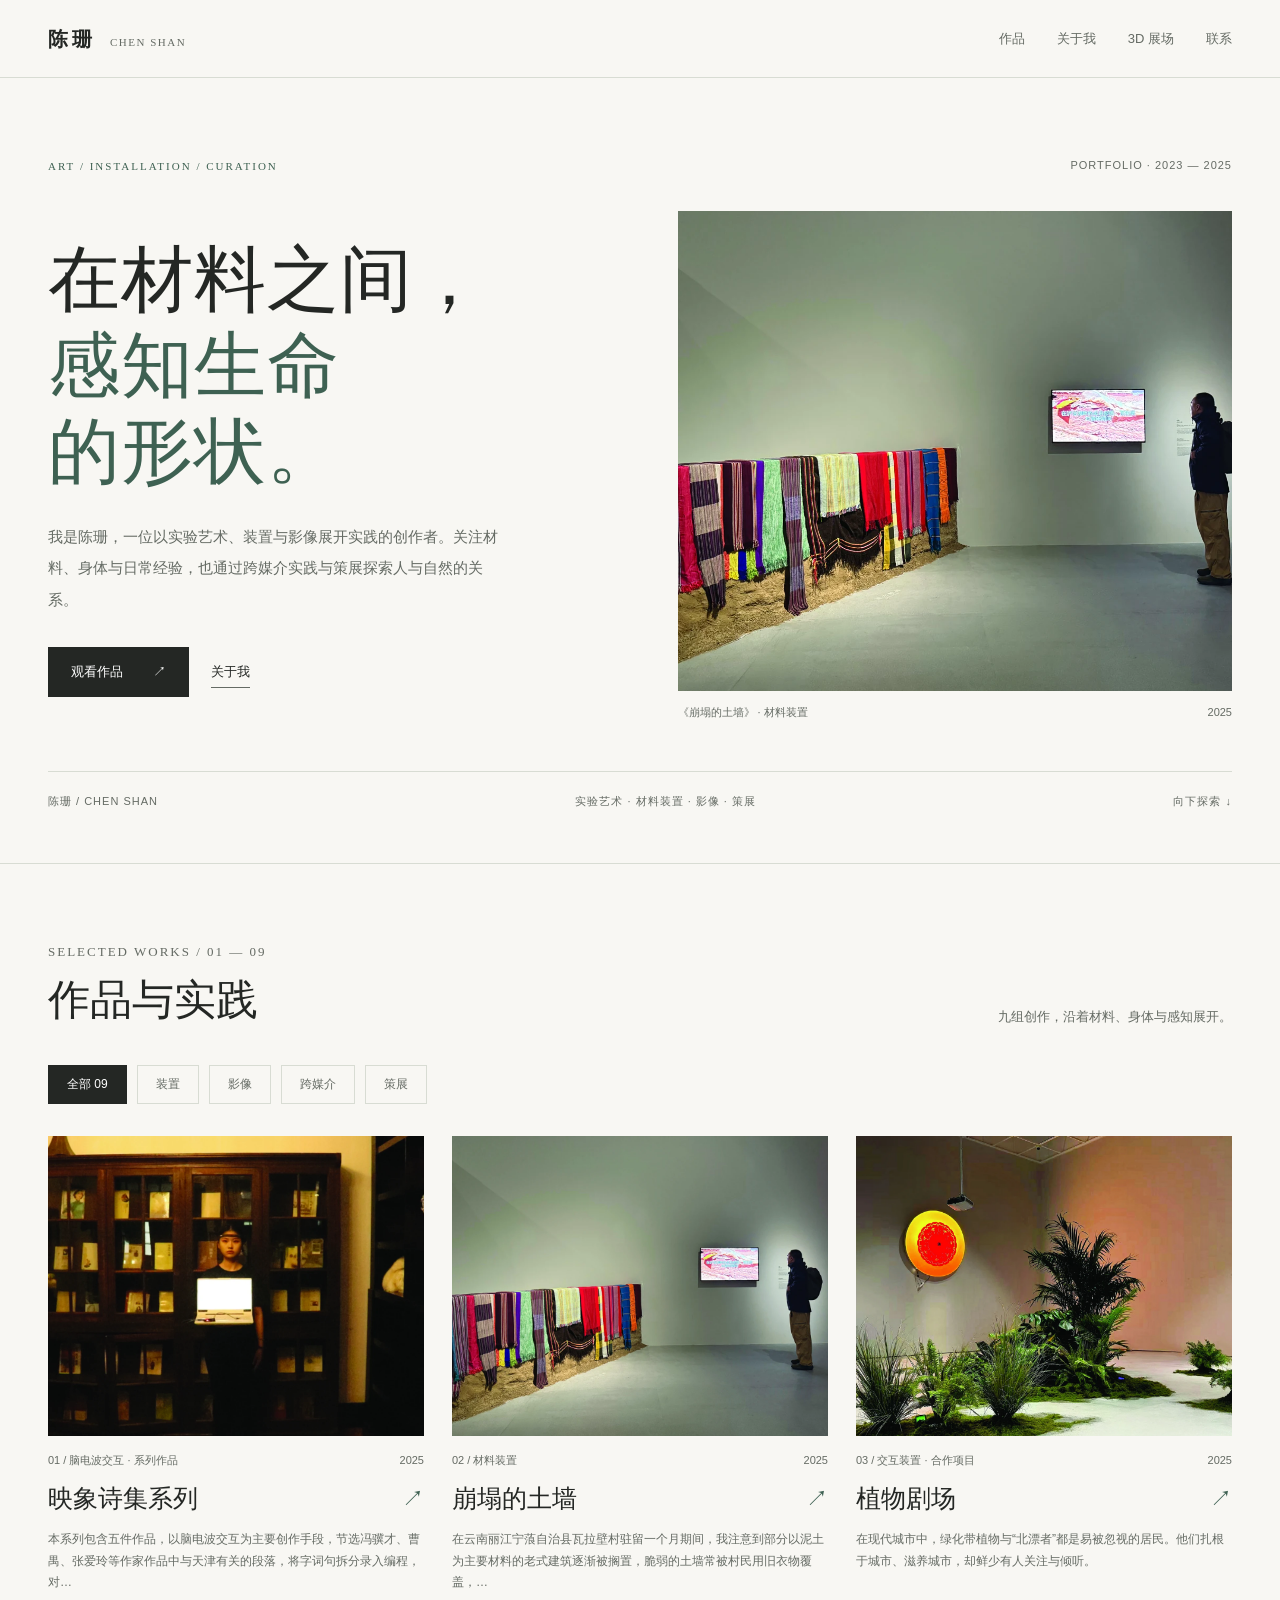
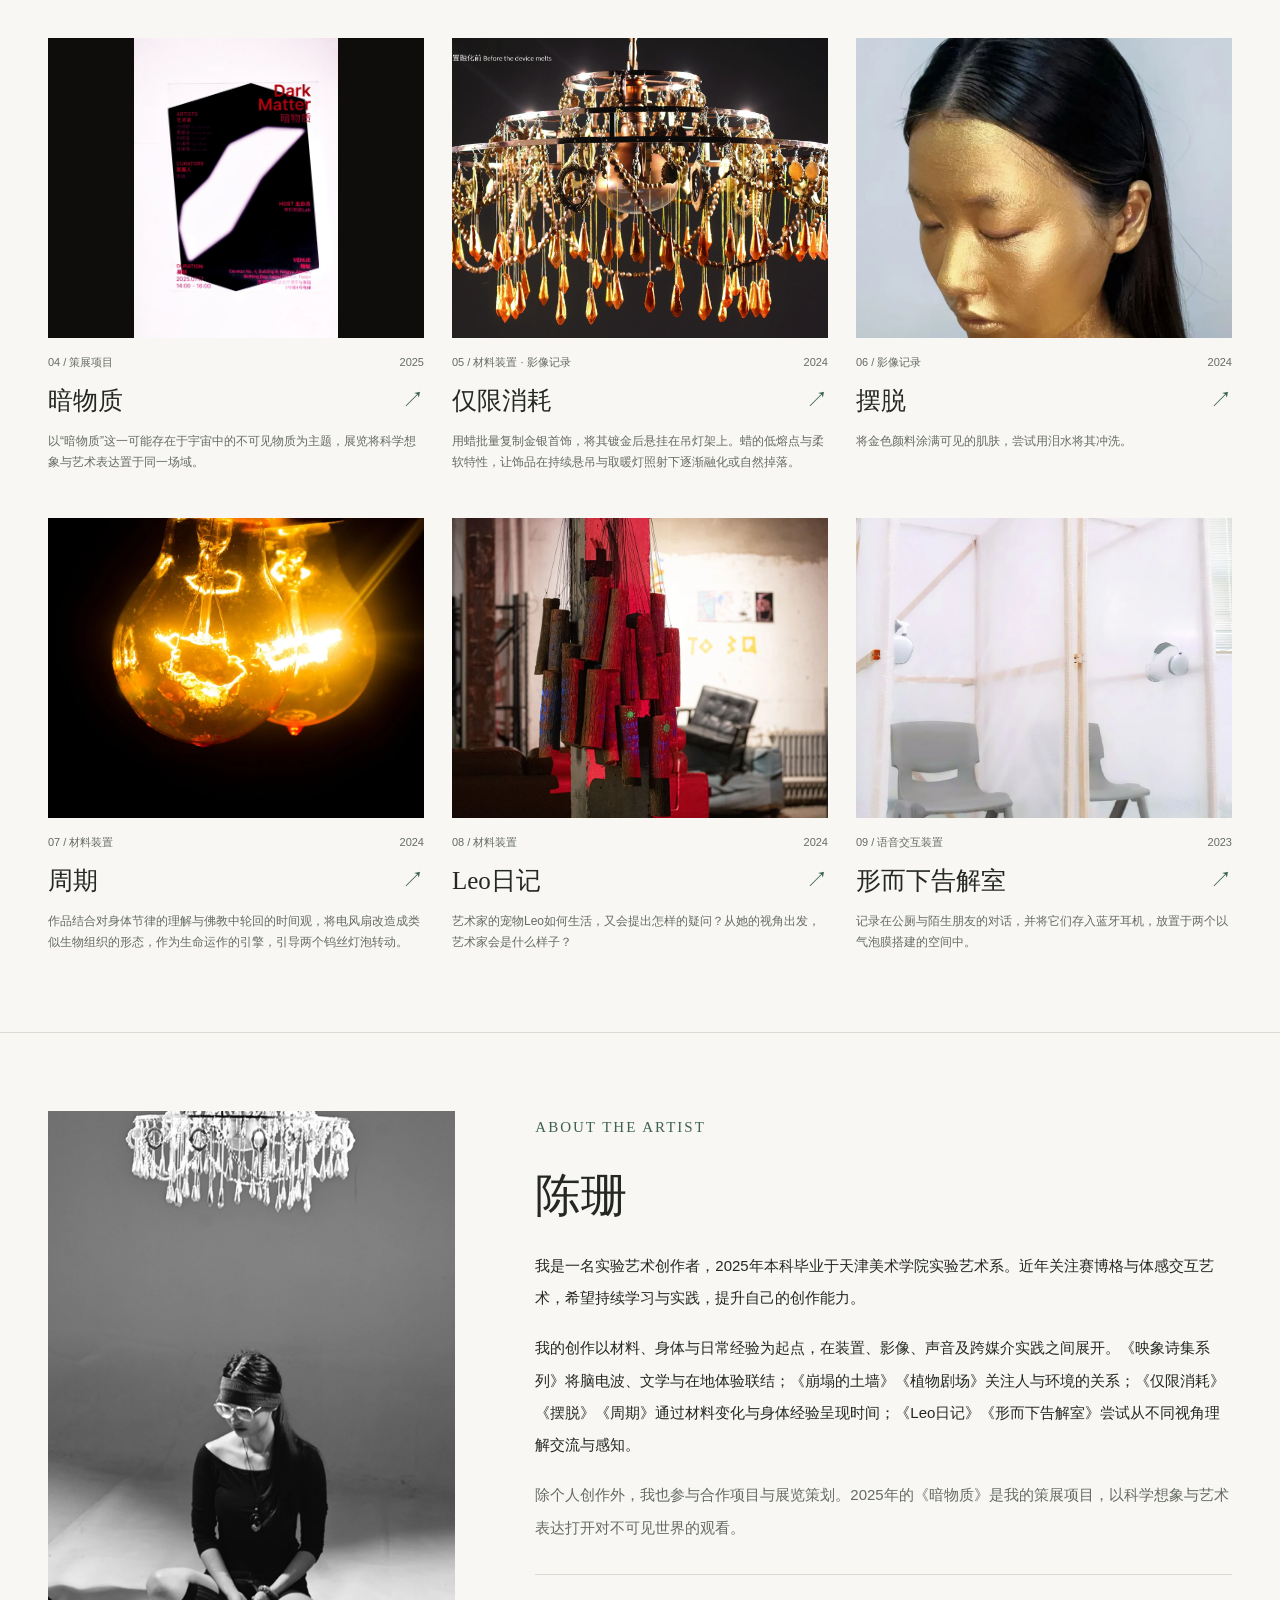
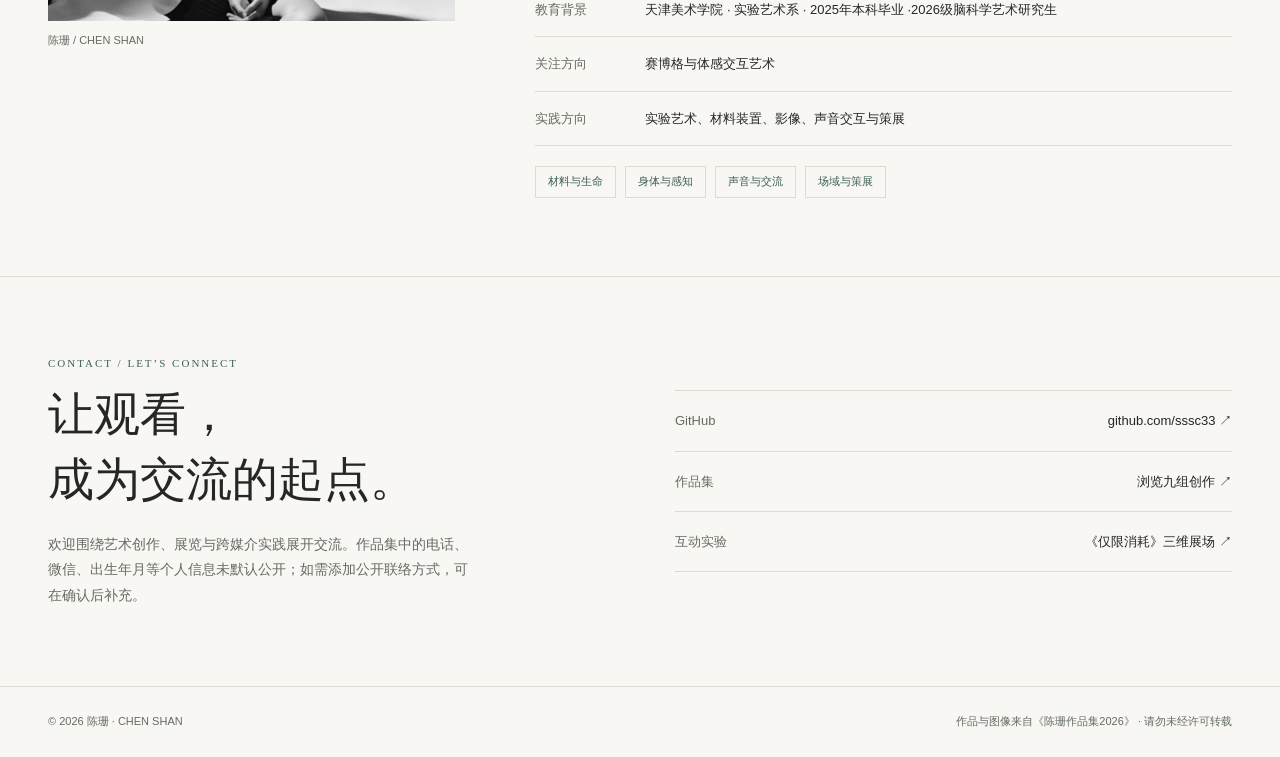
==== commit 9ea27cf9: "Add files via upload Update four artwork covers" ====
--- a/index.html
+++ b/index.html
@@ -129,8 +129,8 @@
 </article>
 <article class="project-card" data-category="curation" data-page-node-id="uz2whmkCNV7XrFNf0wSaUU">
 <a href="work-dark-matter.html" data-page-node-id="z8bTIYYOCyOoLFpnbVDTBX">
-<div class="card-media" data-page-node-id="Bw4RPIZENVYA1CGx8QbJVB">
-<img src="assets/portfolio/dark-matter.webp" alt="暗物质作品图" loading="lazy" width="900" height="1050" data-page-node-id="zcgozBbKVKFmWbWggzXrNo">
+<div class="card-media is-poster" data-page-node-id="Bw4RPIZENVYA1CGx8QbJVB">
+<img src="assets/portfolio/dark-matter.webp" alt="《暗物质》展览海报，黑底红字与白色光带" loading="lazy" width="900" height="1050" data-page-node-id="zcgozBbKVKFmWbWggzXrNo">
 </div>
 <div class="card-meta" data-page-node-id="Jo8I1wFjFIxh0eSOeBBrcK">
 <span data-page-node-id="EJko2rqDZTBpF3XP0Y07xk">04 / 策展项目</span>
@@ -157,8 +157,8 @@
 </article>
 <article class="project-card" data-category="image" data-page-node-id="1CvXSjCyUfIJpEK2koOVus">
 <a href="work-get-rid-of.html" data-page-node-id="IYSiBgVrbpLYFr7I49TXhP">
-<div class="card-media" data-page-node-id="fCdCmls4lJUTkNeryMFyo9">
-<img src="assets/portfolio/get-rid-of.webp" alt="摆脱作品图" loading="lazy" width="900" height="1050" data-page-node-id="XSSQuBGkBaIVmyoB8HOvNU">
+<div class="card-media is-portrait" data-page-node-id="fCdCmls4lJUTkNeryMFyo9">
+<img src="assets/portfolio/get-rid-of.webp" alt="金色颜料覆满脸部与肩颈，闭眼低头的身体特写" loading="lazy" width="900" height="1050" data-page-node-id="XSSQuBGkBaIVmyoB8HOvNU">
 </div>
 <div class="card-meta" data-page-node-id="tSEDN8IYAzkwGAj8pbAw4d">
 <span data-page-node-id="nMoH6YptEPCT6C259nITm0">06 / 影像记录</span>
@@ -172,7 +172,7 @@
 <article class="project-card" data-category="installation" data-page-node-id="tbIvP1AASJiEKXtGyooAmf">
 <a href="work-cycle.html" data-page-node-id="1KLz2uZOlCgySCBDPaOQpD">
 <div class="card-media" data-page-node-id="Klf55AW4boTc7dqDZuk8wc">
-<img src="assets/portfolio/cycle.webp" alt="周期作品图" loading="lazy" width="900" height="1050" data-page-node-id="MKaWNGToZCO3EjUGcToOLD">
+<img src="assets/portfolio/cycle.webp" alt="暗场中两只钨丝灯泡发出暖橙色光" loading="lazy" width="900" height="1050" data-page-node-id="MKaWNGToZCO3EjUGcToOLD">
 </div>
 <div class="card-meta" data-page-node-id="To2uqE7lomcR2re0bi9jJC">
 <span data-page-node-id="SPz50BOyzHDl3EsrZG1UFW">07 / 材料装置</span>
@@ -186,7 +186,7 @@
 <article class="project-card" data-category="installation" data-page-node-id="Z7gHgy4NKIrmsDXgwzMHJp">
 <a href="work-leo.html" data-page-node-id="TH6hxhLv0PpIv5amz4Y04h">
 <div class="card-media" data-page-node-id="pdm0bRaXjD8QJM5WoAJkUf">
-<img src="assets/portfolio/leo.webp" alt="Leo日记作品图" loading="lazy" width="900" height="1050" data-page-node-id="HbRIf6Mn2d5oENOtUk14df">
+<img src="assets/portfolio/leo.webp" alt="悬挂的桉木段与荧光涂绘装置现场" loading="lazy" width="900" height="1050" data-page-node-id="HbRIf6Mn2d5oENOtUk14df">
 </div>
 <div class="card-meta" data-page-node-id="IBA7ERpBU1ZAAK8lTCX2h2">
 <span data-page-node-id="HIwsorPFPPErjBekWSQtSq">08 / 材料装置</span>
--- a/css/portfolio.css
+++ b/css/portfolio.css
@@ -6,3 +6,8 @@
 @media(max-width:760px){:root{--nav-height:68px}.wrap{width:calc(100% - 40px)}.nav-logo{font-size:18px}.nav-logo small{font-size:9px;margin-left:8px}.nav-toggle{display:flex;flex-direction:column;gap:5px;background:none;border:0;padding:8px}.nav-toggle-bar{display:block;width:24px;height:2px;background:var(--ink)}.nav-menu{display:none;position:absolute;top:68px;left:0;width:100%;background:var(--paper);padding:18px 24px;flex-direction:column;align-items:stretch;border-bottom:1px solid var(--line);gap:12px}.nav-menu.open{display:flex}.nav-link{padding:6px 0}.hero{padding:32px 0}.hero-top{margin-bottom:28px}.hero-grid{grid-template-columns:1fr;gap:32px}.hero-title{font-size:56px}.hero-copy{margin-top:22px}.hero-art img{height:380px}.hero-bottom{margin-top:30px;font-size:10px;gap:10px}.section{padding:48px 0}.section-head{align-items:start;flex-direction:column;gap:14px;margin-bottom:24px}.section-head h2{font-size:36px}.project-grid{grid-template-columns:repeat(2,1fr);gap:32px 18px}.card-media img{height:240px}.card-title{font-size:22px}.card-desc{font-size:12px}.about-grid{grid-template-columns:1fr;gap:30px}.portrait img{max-height:390px;object-fit:cover;object-position:center 25%}.about-text h2{font-size:40px}.contact-grid{grid-template-columns:1fr;gap:32px}.contact-title{font-size:38px}.footer .wrap{flex-direction:column;gap:8px}.work-intro{padding:25px 0 30px}.breadcrumb{margin-bottom:30px}.work-number{font-size:40px}.work-overview{grid-template-columns:1fr;gap:22px;padding-top:25px;margin-top:30px}.work-facts{border-bottom:1px solid var(--line);padding-bottom:12px}.gallery-heading{gap:15px;font-size:11px}.spread{margin-bottom:22px}.work-nav{font-size:12px}.contact-row{gap:12px}.hero-art figcaption{font-size:10px}}
 @media(max-width:440px){.project-grid{grid-template-columns:1fr}.card-media img{height:330px}.hero-title{font-size:49px}.hero-art img{height:340px}.hero-actions{gap:18px}.filter{padding:7px 14px}.hero-bottom{letter-spacing:0}.edition{font-size:10px}.kicker{letter-spacing:1.4px}.work-heading h1{font-size:36px}.work-number{display:none}}
 @media(prefers-reduced-motion:reduce){html{scroll-behavior:auto}*{transition:none!important;animation:none!important}}
+
+/* Portrait and poster covers: keep the subject whole. */
+.card-media.is-poster{background:#0e0d0c}
+.card-media.is-poster img{object-fit:contain}
+.card-media.is-portrait img{object-position:center 32%}
